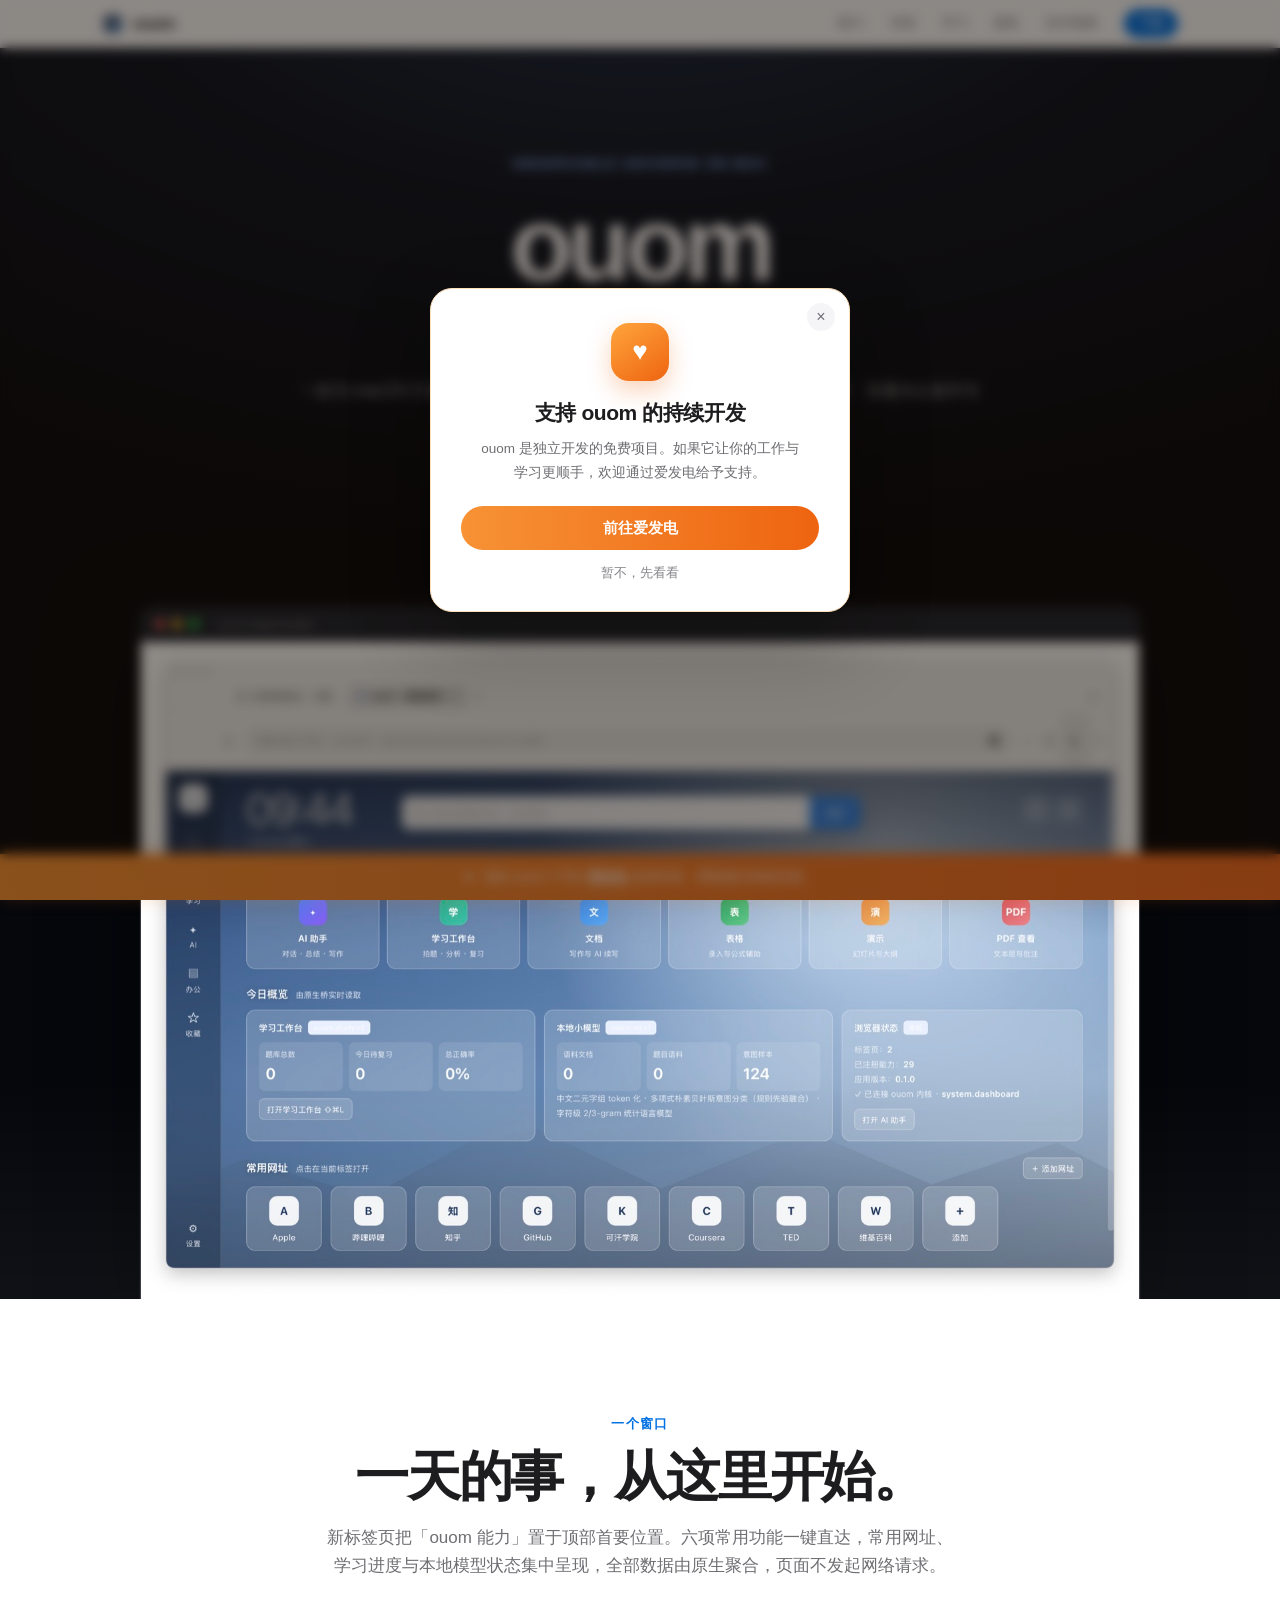
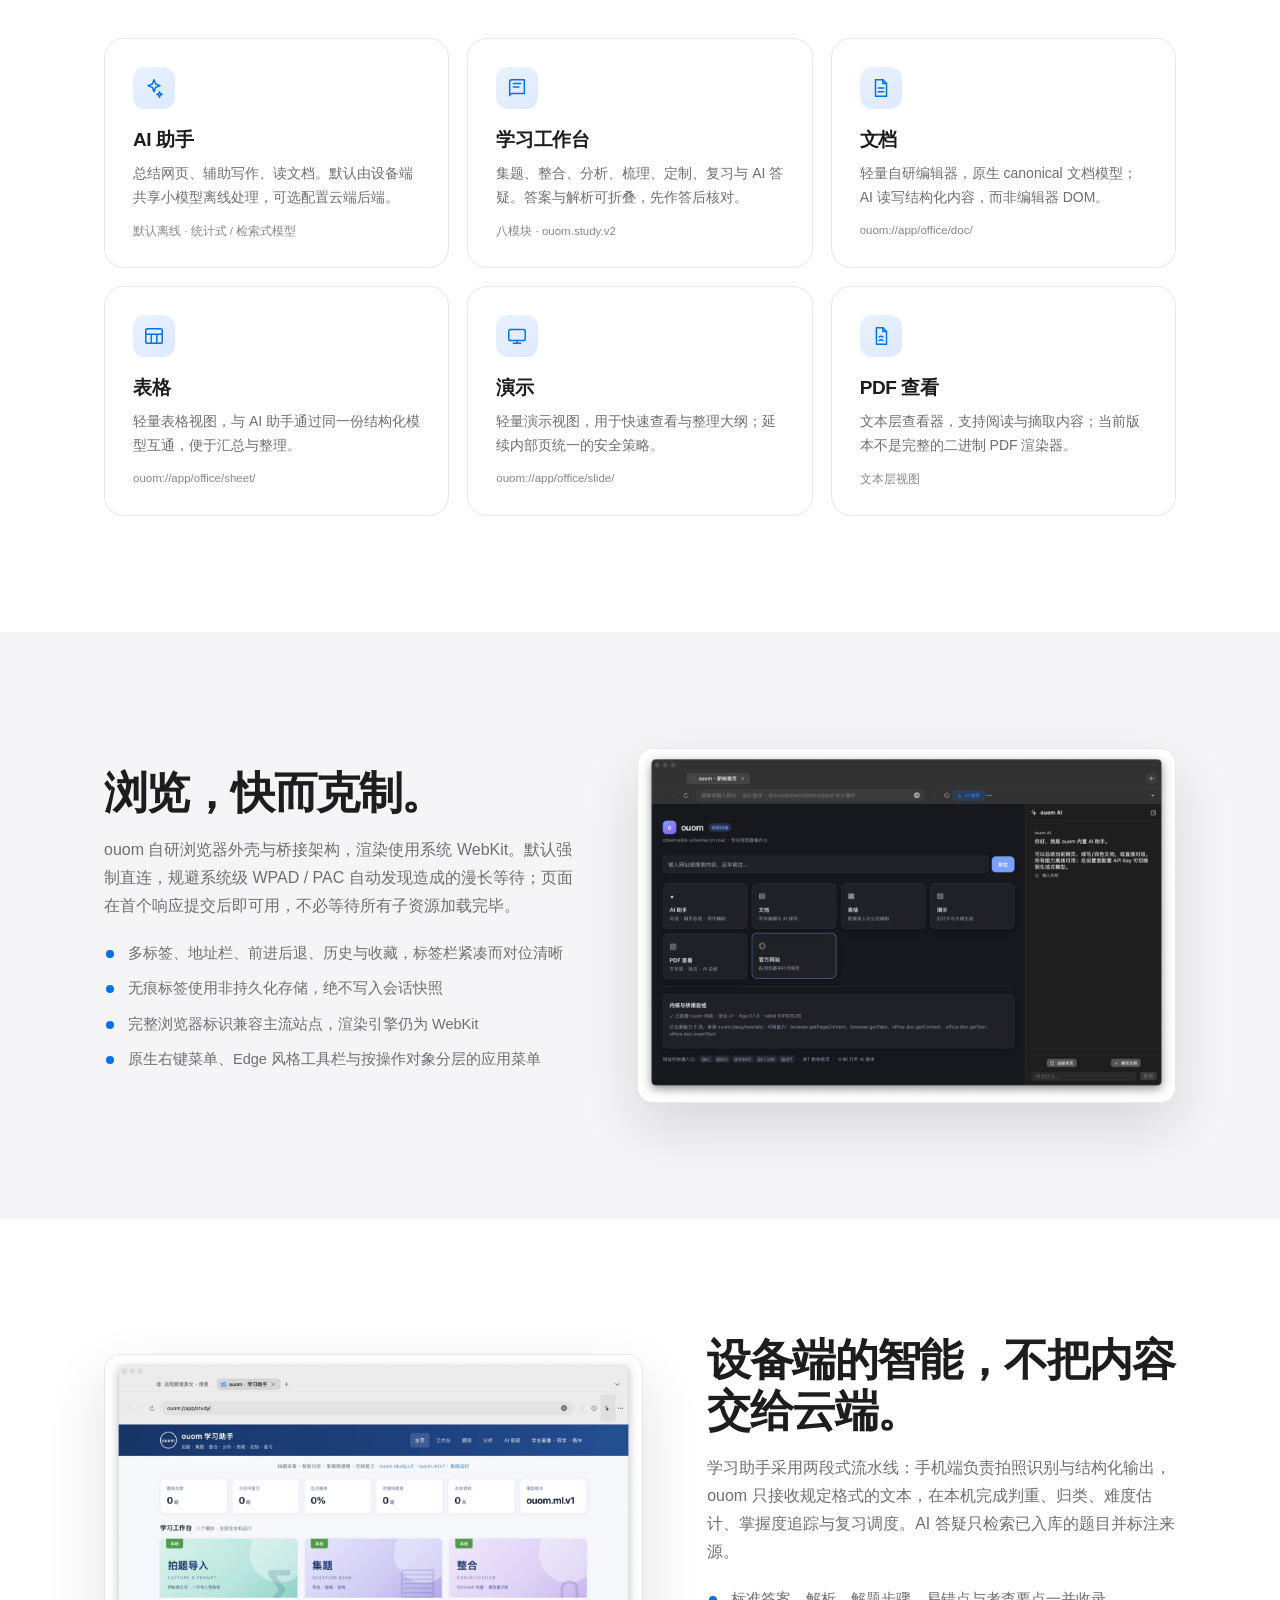
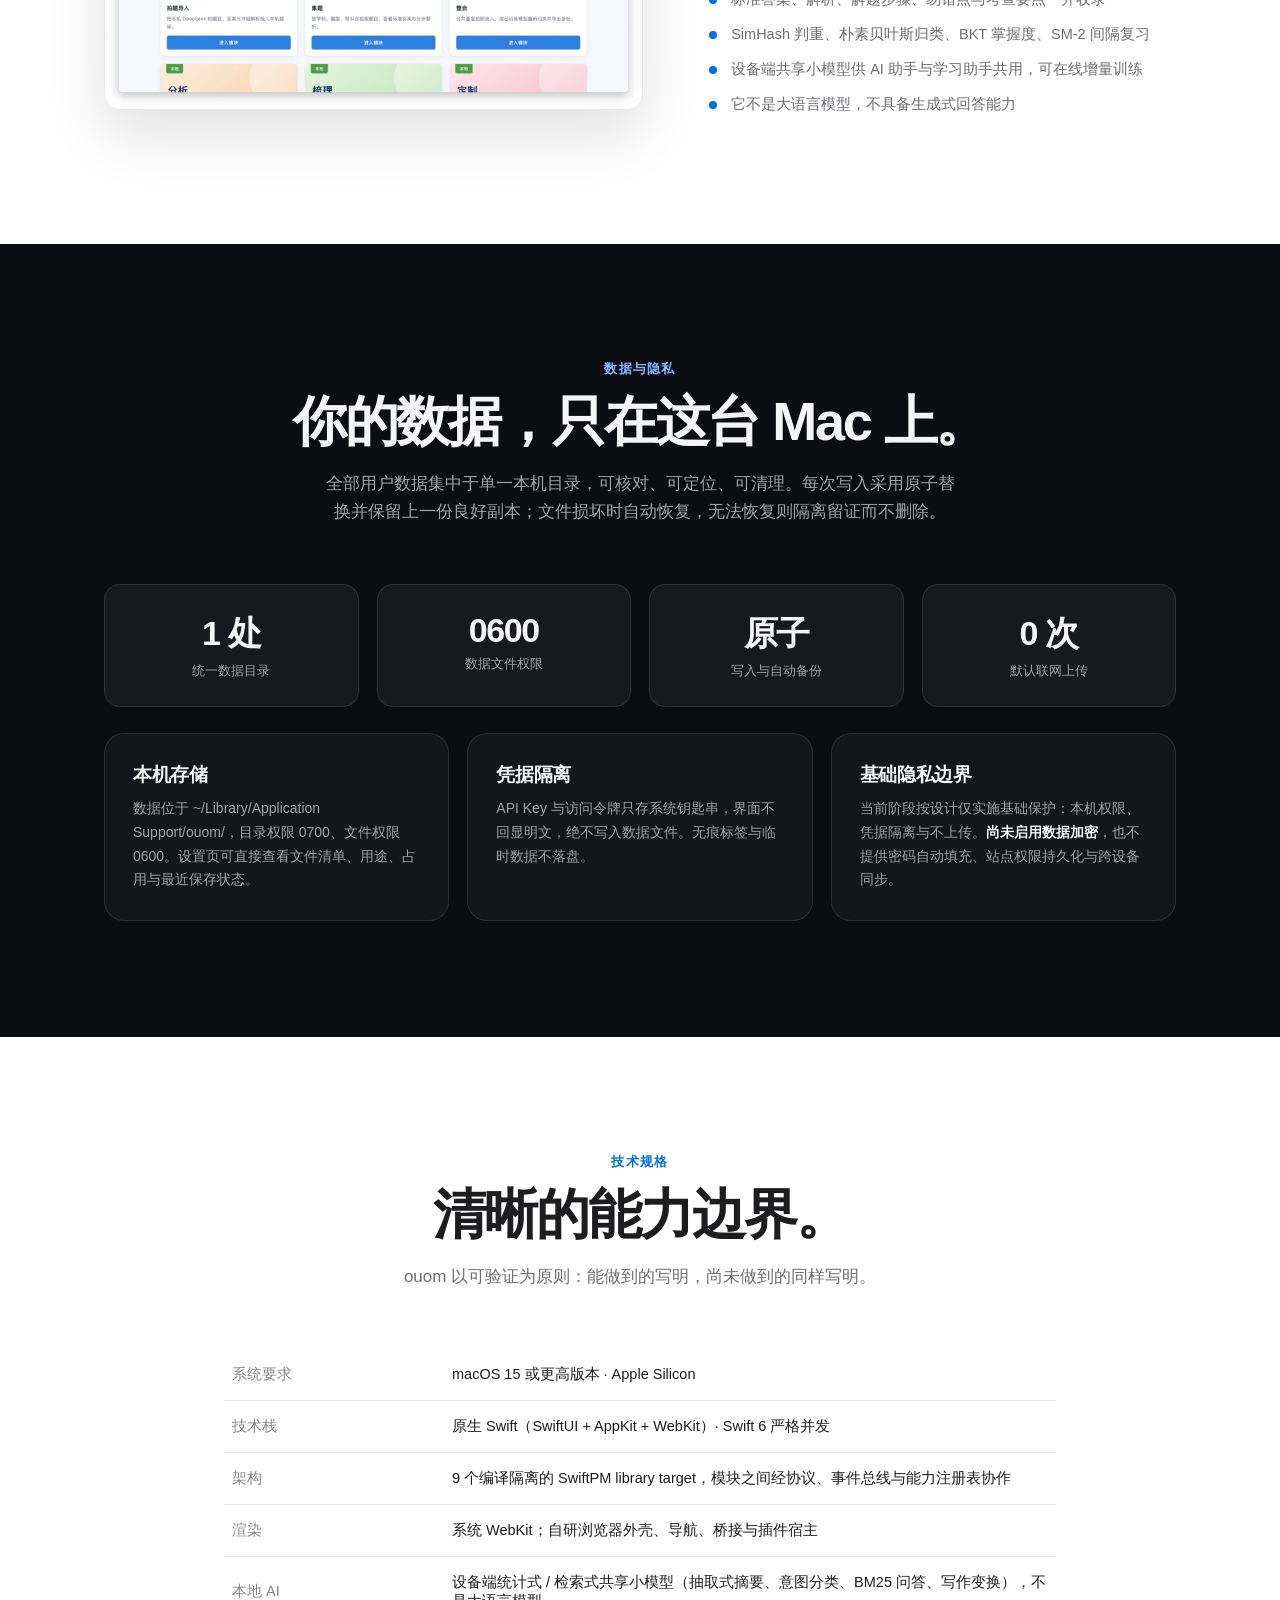
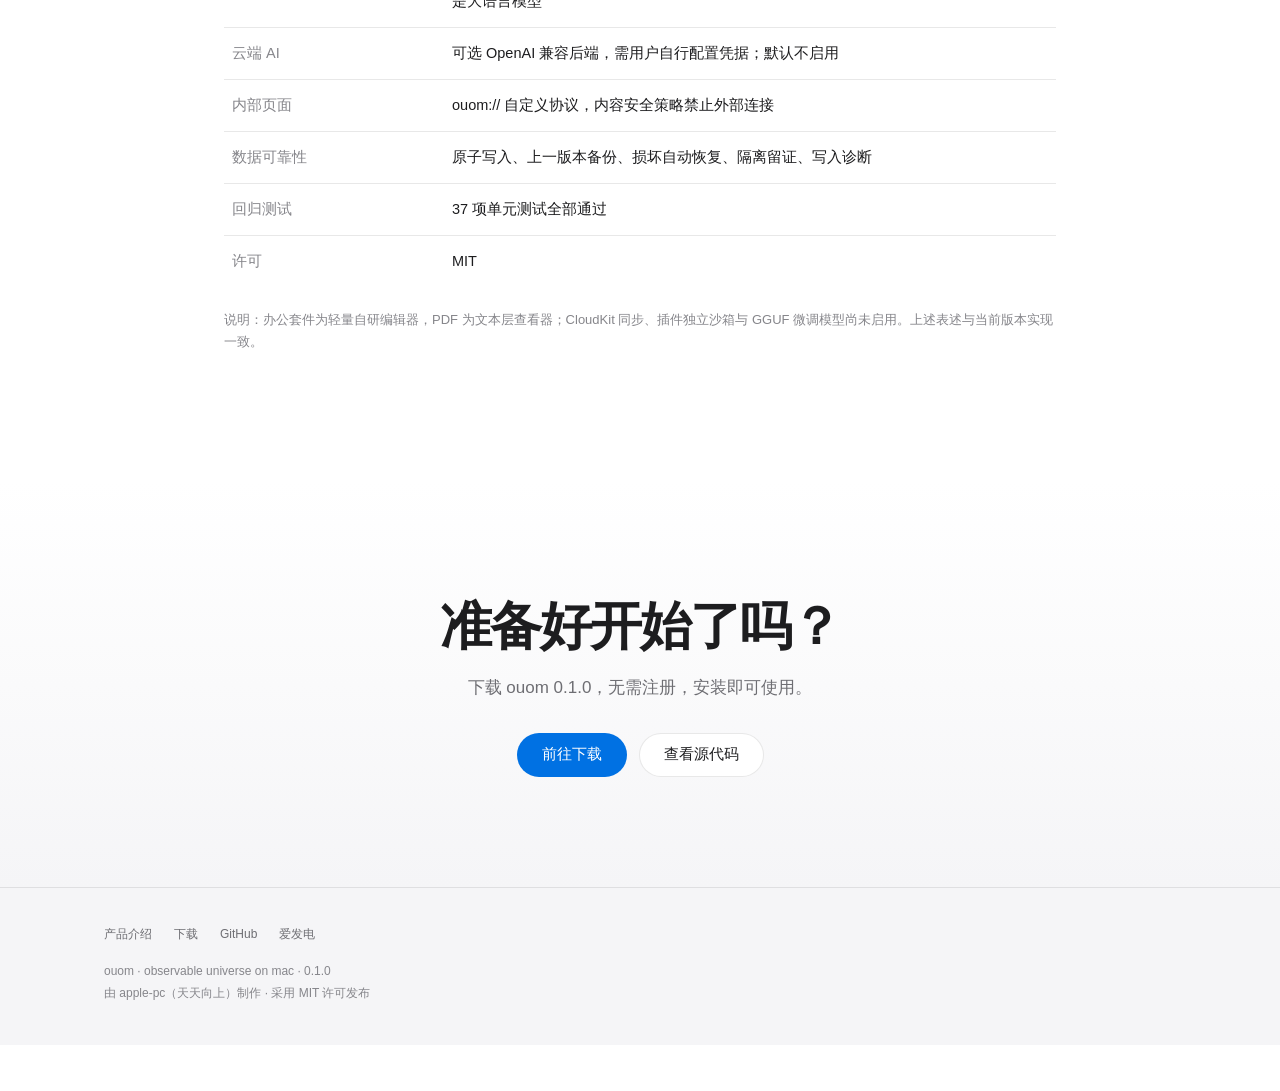
==== index.html @ b6b9ba92 "发布 ouom 产品介绍网站与下载页面" ====
<!DOCTYPE html>
<html lang="zh-CN">
<head>
<meta charset="utf-8">
<meta name="viewport" content="width=device-width, initial-scale=1, viewport-fit=cover">
<title>ouom — 把浏览器，还给工作与学习</title>
<meta name="description" content="ouom（observable universe on mac）是一款原生 macOS 浏览器，内置 AI 助手、轻量办公套件与面向学生的学习工作台。数据仅存本机，离线可用。">
<meta property="og:title" content="ouom — 把浏览器，还给工作与学习">
<meta property="og:description" content="原生 macOS 浏览器。AI 助手、办公套件、学习工作台，全部数据留在本机。">
<meta property="og:type" content="website">
<link rel="icon" href="assets/icon.png">
<link rel="stylesheet" href="assets/style.css">
</head>
<body>

<nav class="nav">
  <div class="nav-inner">
    <a class="brand" href="index.html"><img src="assets/icon.png" alt="ouom 图标">ouom</a>
    <div class="nav-links">
      <a href="#capabilities">能力</a>
      <a href="#browser">浏览</a>
      <a href="#study">学习</a>
      <a href="#privacy">隐私</a>
      <a href="#specs">技术规格</a>
      <a class="nav-cta" href="download/">下载</a>
    </div>
  </div>
</nav>

<header class="hero">
  <div class="wrap">
    <p class="eyebrow">observable universe on mac</p>
    <h1>ouom</h1>
    <p class="sub">把浏览器，还给工作与学习。</p>
    <p class="lede">一款为 macOS 打造的原生浏览器。以稳定的多标签浏览为底座，内置 AI 助手、轻量办公套件与面向学生的学习工作台。所有数据只保存在这台 Mac 上。</p>
    <div class="cta-row">
      <a class="btn btn-primary" href="download/">免费下载 ouom</a>
      <a class="btn btn-ghost" href="#capabilities">了解全部能力</a>
    </div>
    <p class="hero-meta">版本 0.1.0 · macOS 15 或更高版本 · Apple Silicon · 无需注册</p>

    <div class="device reveal">
      <div class="device-bar"><i></i><i></i><i></i><span>ouom://app/newtab/</span></div>
      <img src="assets/newtab.jpg" alt="ouom 新标签页门户：顶部 ouom 能力六宫格、实时时钟与学习 / 小模型 / 浏览器状态小组件">
    </div>
  </div>
</header>

<section class="section" id="capabilities">
  <div class="wrap">
    <div class="section-head reveal">
      <span class="kicker">一个窗口</span>
      <h2>一天的事，从这里开始。</h2>
      <p>新标签页把「ouom 能力」置于顶部首要位置。六项常用功能一键直达，常用网址、学习进度与本地模型状态集中呈现，全部数据由原生聚合，页面不发起网络请求。</p>
    </div>
    <div class="grid grid-3 reveal">
      <div class="card">
        <div class="badge"><svg viewBox="0 0 24 24" fill="none" stroke="currentColor" stroke-width="1.6" stroke-linecap="round" stroke-linejoin="round"><path d="M12 3l1.8 4.7L18.5 9.5l-4.7 1.8L12 16l-1.8-4.7L5.5 9.5l4.7-1.8L12 3z"/><path d="M18 16l.8 2.2L21 19l-2.2.8L18 22l-.8-2.2L15 19l2.2-.8L18 16z"/></svg></div>
        <h3>AI 助手</h3>
        <p>总结网页、辅助写作、读文档。默认由设备端共享小模型离线处理，可选配置云端后端。</p>
        <span class="tag">默认离线 · 统计式 / 检索式模型</span>
      </div>
      <div class="card">
        <div class="badge"><svg viewBox="0 0 24 24" fill="none" stroke="currentColor" stroke-width="1.6" stroke-linecap="round" stroke-linejoin="round"><path d="M4 5.5A2.5 2.5 0 016.5 3H20v15H6.5A2.5 2.5 0 004 20.5V5.5z"/><path d="M8 7h8M8 11h6"/></svg></div>
        <h3>学习工作台</h3>
        <p>集题、整合、分析、梳理、定制、复习与 AI 答疑。答案与解析可折叠，先作答后核对。</p>
        <span class="tag">八模块 · ouom.study.v2</span>
      </div>
      <div class="card">
        <div class="badge"><svg viewBox="0 0 24 24" fill="none" stroke="currentColor" stroke-width="1.6" stroke-linecap="round" stroke-linejoin="round"><path d="M6 3h8l4 4v14H6V3z"/><path d="M14 3v4h4M9 12h6M9 16h6"/></svg></div>
        <h3>文档</h3>
        <p>轻量自研编辑器，原生 canonical 文档模型；AI 读写结构化内容，而非编辑器 DOM。</p>
        <span class="tag">ouom://app/office/doc/</span>
      </div>
      <div class="card">
        <div class="badge"><svg viewBox="0 0 24 24" fill="none" stroke="currentColor" stroke-width="1.6" stroke-linecap="round" stroke-linejoin="round"><rect x="3" y="4" width="18" height="16" rx="2"/><path d="M3 10h18M9 10v10M15 10v10"/></svg></div>
        <h3>表格</h3>
        <p>轻量表格视图，与 AI 助手通过同一份结构化模型互通，便于汇总与整理。</p>
        <span class="tag">ouom://app/office/sheet/</span>
      </div>
      <div class="card">
        <div class="badge"><svg viewBox="0 0 24 24" fill="none" stroke="currentColor" stroke-width="1.6" stroke-linecap="round" stroke-linejoin="round"><rect x="3" y="5" width="18" height="12" rx="2"/><path d="M12 17v3M8 20h8"/></svg></div>
        <h3>演示</h3>
        <p>轻量演示视图，用于快速查看与整理大纲；延续内部页统一的安全策略。</p>
        <span class="tag">ouom://app/office/slide/</span>
      </div>
      <div class="card">
        <div class="badge"><svg viewBox="0 0 24 24" fill="none" stroke="currentColor" stroke-width="1.6" stroke-linecap="round" stroke-linejoin="round"><path d="M7 3h7l4 4v14H7V3z"/><path d="M14 3v4h4"/><path d="M10 13c1.2-1 2.8-1 4 0M10 17c1.2-1 2.8-1 4 0"/></svg></div>
        <h3>PDF 查看</h3>
        <p>文本层查看器，支持阅读与摘取内容；当前版本不是完整的二进制 PDF 渲染器。</p>
        <span class="tag">文本层视图</span>
      </div>
    </div>
  </div>
</section>

<section class="section gray" id="browser">
  <div class="wrap split reveal">
    <div>
      <h2>浏览，快而克制。</h2>
      <p>ouom 自研浏览器外壳与桥接架构，渲染使用系统 WebKit。默认强制直连，规避系统级 WPAD / PAC 自动发现造成的漫长等待；页面在首个响应提交后即可用，不必等待所有子资源加载完毕。</p>
      <ul class="list">
        <li>多标签、地址栏、前进后退、历史与收藏，标签栏紧凑而对位清晰</li>
        <li>无痕标签使用非持久化存储，绝不写入会话快照</li>
        <li>完整浏览器标识兼容主流站点，渲染引擎仍为 WebKit</li>
        <li>原生右键菜单、Edge 风格工具栏与按操作对象分层的应用菜单</li>
      </ul>
    </div>
    <div class="shot"><img src="assets/browser.jpg" alt="ouom 主窗口：紧凑标签栏、地址栏与网页内容区"></div>
  </div>
</section>

<section class="section" id="study">
  <div class="wrap split reverse reveal">
    <div class="shot"><img src="assets/study.jpg" alt="ouom 学习工作台：课程门户式首页与八个功能模块"></div>
    <div>
      <h2>设备端的智能，不把内容交给云端。</h2>
      <p>学习助手采用两段式流水线：手机端负责拍照识别与结构化输出，ouom 只接收规定格式的文本，在本机完成判重、归类、难度估计、掌握度追踪与复习调度。AI 答疑只检索已入库的题目并标注来源。</p>
      <ul class="list">
        <li>标准答案、解析、解题步骤、易错点与考查要点一并收录</li>
        <li>SimHash 判重、朴素贝叶斯归类、BKT 掌握度、SM-2 间隔复习</li>
        <li>设备端共享小模型供 AI 助手与学习助手共用，可在线增量训练</li>
        <li>它不是大语言模型，不具备生成式回答能力</li>
      </ul>
    </div>
  </div>
</section>

<section class="section dark" id="privacy">
  <div class="wrap">
    <div class="section-head reveal">
      <span class="kicker">数据与隐私</span>
      <h2>你的数据，只在这台 Mac 上。</h2>
      <p>全部用户数据集中于单一本机目录，可核对、可定位、可清理。每次写入采用原子替换并保留上一份良好副本；文件损坏时自动恢复，无法恢复则隔离留证而不删除。</p>
    </div>
    <div class="metrics reveal">
      <div class="metric"><strong>1 处</strong><span>统一数据目录</span></div>
      <div class="metric"><strong>0600</strong><span>数据文件权限</span></div>
      <div class="metric"><strong>原子</strong><span>写入与自动备份</span></div>
      <div class="metric"><strong>0 次</strong><span>默认联网上传</span></div>
    </div>
    <div class="grid grid-3 reveal" style="margin-top:26px">
      <div class="card" style="background:rgba(255,255,255,.04);border-color:rgba(255,255,255,.1)">
        <h3 style="color:#f5f5f7">本机存储</h3>
        <p style="color:#a1a1a8">数据位于 ~/Library/Application Support/ouom/，目录权限 0700、文件权限 0600。设置页可直接查看文件清单、用途、占用与最近保存状态。</p>
      </div>
      <div class="card" style="background:rgba(255,255,255,.04);border-color:rgba(255,255,255,.1)">
        <h3 style="color:#f5f5f7">凭据隔离</h3>
        <p style="color:#a1a1a8">API Key 与访问令牌只存系统钥匙串，界面不回显明文，绝不写入数据文件。无痕标签与临时数据不落盘。</p>
      </div>
      <div class="card" style="background:rgba(255,255,255,.04);border-color:rgba(255,255,255,.1)">
        <h3 style="color:#f5f5f7">基础隐私边界</h3>
        <p style="color:#a1a1a8">当前阶段按设计仅实施基础保护：本机权限、凭据隔离与不上传。<strong style="color:#f5f5f7">尚未启用数据加密</strong>，也不提供密码自动填充、站点权限持久化与跨设备同步。</p>
      </div>
    </div>
  </div>
</section>

<section class="section" id="specs">
  <div class="wrap" style="max-width:880px">
    <div class="section-head reveal">
      <span class="kicker">技术规格</span>
      <h2>清晰的能力边界。</h2>
      <p>ouom 以可验证为原则：能做到的写明，尚未做到的同样写明。</p>
    </div>
    <table class="spec reveal">
      <tr><th>系统要求</th><td>macOS 15 或更高版本 · Apple Silicon</td></tr>
      <tr><th>技术栈</th><td>原生 Swift（SwiftUI + AppKit + WebKit）· Swift 6 严格并发</td></tr>
      <tr><th>架构</th><td>9 个编译隔离的 SwiftPM library target，模块之间经协议、事件总线与能力注册表协作</td></tr>
      <tr><th>渲染</th><td>系统 WebKit；自研浏览器外壳、导航、桥接与插件宿主</td></tr>
      <tr><th>本地 AI</th><td>设备端统计式 / 检索式共享小模型（抽取式摘要、意图分类、BM25 问答、写作变换），不是大语言模型</td></tr>
      <tr><th>云端 AI</th><td>可选 OpenAI 兼容后端，需用户自行配置凭据；默认不启用</td></tr>
      <tr><th>内部页面</th><td>ouom:// 自定义协议，内容安全策略禁止外部连接</td></tr>
      <tr><th>数据可靠性</th><td>原子写入、上一版本备份、损坏自动恢复、隔离留证、写入诊断</td></tr>
      <tr><th>回归测试</th><td>37 项单元测试全部通过</td></tr>
      <tr><th>许可</th><td>MIT</td></tr>
    </table>
    <p class="note">说明：办公套件为轻量自研编辑器，PDF 为文本层查看器；CloudKit 同步、插件独立沙箱与 GGUF 微调模型尚未启用。上述表述与当前版本实现一致。</p>
  </div>
</section>

<section class="cta-section">
  <h2>准备好开始了吗？</h2>
  <p>下载 ouom 0.1.0，无需注册，安装即可使用。</p>
  <div class="cta-row">
    <a class="btn btn-primary" href="download/">前往下载</a>
    <a class="btn btn-outline" href="https://github.com/apple-PC/ouom">查看源代码</a>
  </div>
</section>

<footer class="footer">
  <div class="footer-inner">
    <div class="footer-links">
      <a href="index.html">产品介绍</a>
      <a href="download/">下载</a>
      <a href="https://github.com/apple-PC/ouom">GitHub</a>
      <a href="https://afdian.com/a/apple-pc">爱发电</a>
    </div>
    <div>ouom · observable universe on mac · 0.1.0</div>
    <div>由 apple-pc（天天向上）制作 · 采用 MIT 许可发布</div>
  </div>
</footer>

<!-- 爱发电 · 固定底部说明条 -->
<div class="afd-bar">
  <span class="heart">♥</span>
  <span>喜欢 ouom？可在 <a href="https://afdian.com/a/apple-pc" target="_blank" rel="noopener">爱发电</a> 支持作者，帮助我们持续完善。</span>
</div>

<!-- 爱发电 · 首次访问可关闭弹窗 -->
<div class="afd-overlay" id="afdOverlay" role="dialog" aria-modal="true" aria-label="支持 ouom">
  <div class="afd-card">
    <button class="close" type="button" aria-label="关闭" data-afd-dismiss>×</button>
    <div class="emblem">♥</div>
    <h3>支持 ouom 的持续开发</h3>
    <p>ouom 是独立开发的免费项目。如果它让你的工作与学习更顺手，欢迎通过爱发电给予支持。</p>
    <a class="afd-primary" href="https://afdian.com/a/apple-pc" target="_blank" rel="noopener" data-afd-dismiss style="line-height:44px">前往爱发电</a>
    <button class="afd-later" type="button" data-afd-dismiss>暂不，先看看</button>
  </div>
</div>

<script src="assets/site.js"></script>
</body>
</html>
---- assets/style.css ----
/* ouom 官网 · 视觉基线：大留白、精确字阶、克制的分层与动效 */

:root {
  --ink: #1d1d1f;
  --ink-2: #6e6e73;
  --ink-3: #86868b;
  --bg: #ffffff;
  --gray: #f5f5f7;
  --line: rgba(0, 0, 0, .09);
  --blue: #0071e3;
  --blue-dark: #0077ed;
  --orange: #f6821f;
  --orange-deep: #ea6a09;
  --radius: 20px;
  --max: 1120px;
}

* { box-sizing: border-box; }
html { scroll-behavior: smooth; }
body {
  margin: 0;
  padding-bottom: 46px;
  background: var(--bg);
  color: var(--ink);
  font-family: -apple-system, BlinkMacSystemFont, "SF Pro Display", "SF Pro Text",
               "Helvetica Neue", "PingFang SC", "Hiragino Sans GB", "Microsoft YaHei", sans-serif;
  -webkit-font-smoothing: antialiased;
  text-rendering: optimizeLegibility;
}
a { color: inherit; text-decoration: none; }
img { display: block; max-width: 100%; }
button { font: inherit; cursor: pointer; }

.wrap { max-width: var(--max); margin: 0 auto; padding: 0 24px; }
.mono { font-family: ui-monospace, SFMono-Regular, "SF Mono", Menlo, monospace; }

/* 顶部导航 */
.nav {
  position: sticky; top: 0; z-index: 50;
  height: 48px;
  background: rgba(250, 250, 252, .78);
  backdrop-filter: saturate(180%) blur(20px);
  -webkit-backdrop-filter: saturate(180%) blur(20px);
  border-bottom: 1px solid var(--line);
}
.nav-inner { max-width: var(--max); margin: 0 auto; padding: 0 22px; height: 100%;
  display: flex; align-items: center; gap: 28px; }
.brand { display: inline-flex; align-items: center; gap: 9px; font-weight: 600;
  font-size: 16px; letter-spacing: -.02em; }
.brand img { width: 22px; height: 22px; border-radius: 6px; }
.nav-links { display: flex; align-items: center; gap: 26px; margin-left: auto; }
.nav-links a { font-size: 12.5px; color: var(--ink-2); transition: color .2s; }
.nav-links a:hover { color: var(--ink); }
.nav-cta { font-size: 12.5px; color: #fff !important; background: var(--blue);
  padding: 6px 14px; border-radius: 999px; transition: background .2s, transform .2s; }
.nav-cta:hover { background: #0077ed; transform: translateY(-1px); }

/* Hero */
.hero {
  position: relative; overflow: hidden;
  background: radial-gradient(1200px 620px at 50% -10%, #1c2b46 0%, #0b1220 46%, #05070c 100%);
  color: #f5f5f7; text-align: center;
  padding: 108px 24px 0;
}
.hero::after {
  content: ""; position: absolute; inset: auto 0 0; height: 220px;
  background: linear-gradient(to bottom, transparent, rgba(255,255,255,.045)); pointer-events: none;
}
.eyebrow { font-size: 13px; font-weight: 600; letter-spacing: .12em; text-transform: uppercase;
  color: #8ab4ff; margin: 0 0 20px; }
.hero h1 { margin: 0; font-size: clamp(56px, 9vw, 104px); line-height: 1.03;
  font-weight: 600; letter-spacing: -.055em; }
.hero .sub { margin: 22px auto 0; max-width: 760px; font-size: clamp(21px, 2.5vw, 29px);
  line-height: 1.35; font-weight: 500; letter-spacing: -.02em; color: #e8e8ed; }
.hero .lede { margin: 18px auto 0; max-width: 680px; font-size: 16px; line-height: 1.7;
  color: #a1a1a8; }
.cta-row { display: flex; justify-content: center; flex-wrap: wrap; gap: 12px; margin-top: 34px; }
.btn { display: inline-flex; align-items: center; justify-content: center; gap: 8px;
  min-height: 44px; padding: 0 24px; border-radius: 999px; font-size: 15px; font-weight: 500;
  border: 1px solid transparent; transition: transform .2s ease, background .2s ease, box-shadow .2s ease; }
.btn:hover { transform: translateY(-2px); }
.btn-primary { background: var(--blue); color: #fff; }
.btn-primary:hover { background: var(--blue-dark); box-shadow: 0 10px 26px rgba(0,113,227,.3); }
.btn-ghost { color: #f5f5f7; border-color: rgba(255,255,255,.28); }
.btn-ghost:hover { background: rgba(255,255,255,.09); }
.btn-light { background: #fff; color: var(--ink); }
.btn-light:hover { box-shadow: 0 10px 26px rgba(0,0,0,.12); }
.btn-outline { border-color: var(--line); color: var(--ink); background: #fff; }
.btn-outline:hover { box-shadow: 0 8px 22px rgba(0,0,0,.08); }
.hero-meta { margin-top: 18px; font-size: 12.5px; color: #86868b; }

.device { position: relative; max-width: 1000px; margin: 62px auto 0;
  border-radius: 14px 14px 0 0; overflow: hidden;
  border: 1px solid rgba(255,255,255,.14); border-bottom: none;
  box-shadow: 0 30px 90px rgba(0,0,0,.55), 0 0 0 1px rgba(255,255,255,.04);
  background: #10141d; }
.device-bar { height: 34px; display: flex; align-items: center; gap: 7px; padding: 0 14px;
  background: #1c212c; border-bottom: 1px solid rgba(255,255,255,.07); }
.device-bar i { width: 10px; height: 10px; border-radius: 50%; background: #ff5f57; }
.device-bar i:nth-child(2) { background: #febc2e; }
.device-bar i:nth-child(3) { background: #28c840; }
.device-bar span { margin-left: 12px; font-size: 11px; color: #86868b; }
.device img { width: 100%; height: auto; }

/* 区块 */
.section { padding: 116px 0; }
.section.gray { background: var(--gray); }
.section.dark { background: #0b0d12; color: #f5f5f7; }
.section-head { max-width: 760px; margin: 0 auto 58px; text-align: center; }
.section-head .kicker { display: block; font-size: 13px; font-weight: 600;
  letter-spacing: .1em; text-transform: uppercase; color: var(--blue); margin-bottom: 14px; }
.section.dark .section-head .kicker { color: #8ab4ff; }
.section-head h2 { margin: 0; font-size: clamp(34px, 4.6vw, 54px); line-height: 1.1;
  font-weight: 600; letter-spacing: -.04em; }
.section-head p { margin: 18px auto 0; max-width: 640px; font-size: 17px; line-height: 1.65;
  color: var(--ink-2); }
.section.dark .section-head p { color: #a1a1a8; }

.grid { display: grid; gap: 18px; }
.grid-2 { grid-template-columns: repeat(2, minmax(0, 1fr)); }
.grid-3 { grid-template-columns: repeat(3, minmax(0, 1fr)); }
.grid-6 { grid-template-columns: repeat(3, minmax(0, 1fr)); }

.card { background: #fff; border: 1px solid var(--line); border-radius: var(--radius);
  padding: 28px; transition: transform .25s ease, box-shadow .25s ease; }
.card:hover { transform: translateY(-3px); box-shadow: 0 16px 40px rgba(0,0,0,.07); }
.card .badge { width: 42px; height: 42px; border-radius: 12px; display: grid; place-items: center;
  background: linear-gradient(145deg, #e9f2ff, #dce9ff); color: var(--blue); margin-bottom: 18px; }
.card .badge svg { width: 22px; height: 22px; }
.card h3 { margin: 0 0 9px; font-size: 19px; font-weight: 600; letter-spacing: -.02em; }
.card p { margin: 0; font-size: 14px; line-height: 1.7; color: var(--ink-2); }
.card .tag { display: inline-block; margin-top: 14px; font-size: 11.5px; color: var(--ink-3); }

.split { display: grid; grid-template-columns: 1fr 1.15fr; gap: 64px; align-items: center; }
.split.reverse { grid-template-columns: 1.15fr 1fr; }
.split h2 { font-size: clamp(30px, 3.6vw, 44px); line-height: 1.14; font-weight: 600;
  letter-spacing: -.035em; margin: 0 0 18px; }
.split p { font-size: 16px; line-height: 1.75; color: var(--ink-2); margin: 0 0 18px; }
.split .list { list-style: none; padding: 0; margin: 22px 0 0; }
.split .list li { position: relative; padding-left: 24px; margin-bottom: 12px;
  font-size: 14.5px; line-height: 1.6; color: var(--ink-2); }
.split .list li::before { content: ""; position: absolute; left: 2px; top: 8px;
  width: 8px; height: 8px; border-radius: 50%; background: var(--blue); }
.shot { border-radius: 16px; overflow: hidden; border: 1px solid var(--line);
  box-shadow: 0 24px 60px rgba(0,0,0,.12); background: #fff; }
.shot img { width: 100%; height: auto; }

/* 数字与规格 */
.metrics { display: grid; grid-template-columns: repeat(4, 1fr); gap: 18px; }
.metric { text-align: center; padding: 26px 12px; border-radius: 16px;
  background: rgba(255,255,255,.05); border: 1px solid rgba(255,255,255,.1); }
.metric strong { display: block; font-size: 34px; font-weight: 600; letter-spacing: -.04em; }
.metric span { display: block; margin-top: 6px; font-size: 12.5px; color: #a1a1a8; }

.spec { width: 100%; border-collapse: collapse; font-size: 14.5px; }
.spec tr { border-bottom: 1px solid var(--line); }
.spec tr:last-child { border-bottom: none; }
.spec th { width: 220px; text-align: left; padding: 16px 8px; font-weight: 500; color: var(--ink-3); }
.spec td { padding: 16px 8px; color: var(--ink); }

.note { margin-top: 22px; font-size: 13px; line-height: 1.7; color: var(--ink-3); }

/* 结尾 CTA */
.cta-section { padding: 110px 24px; text-align: center;
  background: linear-gradient(180deg, #fff, var(--gray)); }
.cta-section h2 { font-size: clamp(34px, 4.4vw, 52px); font-weight: 600;
  letter-spacing: -.04em; margin: 0 0 14px; }
.cta-section p { color: var(--ink-2); font-size: 17px; margin: 0 0 30px; }

/* 页脚 */
.footer { background: var(--gray); color: var(--ink-3); font-size: 12px; line-height: 1.8;
  border-top: 1px solid var(--line); }
.footer-inner { max-width: var(--max); margin: 0 auto; padding: 36px 24px 40px; }
.footer-links { display: flex; flex-wrap: wrap; gap: 22px; margin-bottom: 16px; }
.footer-links a { color: var(--ink-2); }
.footer-links a:hover { color: var(--blue); }

/* 下载页 */
.page-head { padding: 92px 24px 64px; text-align: center;
  background: linear-gradient(180deg, var(--gray), #fff); }
.page-head h1 { font-size: clamp(42px, 6vw, 68px); font-weight: 600;
  letter-spacing: -.05em; margin: 0 0 12px; }
.page-head p { color: var(--ink-2); font-size: 17px; margin: 0; }
.download-card { max-width: 760px; margin: -20px auto 0; position: relative;
  background: #fff; border: 1px solid var(--line); border-radius: 24px;
  box-shadow: 0 22px 60px rgba(0,0,0,.08); padding: 34px; }
.download-top { display: flex; align-items: center; gap: 18px; }
.download-top img { width: 72px; height: 72px; border-radius: 17px; }
.download-top h2 { margin: 0 0 4px; font-size: 23px; font-weight: 600; letter-spacing: -.02em; }
.download-top p { margin: 0; color: var(--ink-2); font-size: 13.5px; }
.download-meta { display: grid; grid-template-columns: repeat(3, 1fr); gap: 12px;
  margin: 26px 0; padding: 20px 0; border-top: 1px solid var(--line); border-bottom: 1px solid var(--line); }
.download-meta div span { display: block; font-size: 11.5px; color: var(--ink-3); margin-bottom: 5px; }
.download-meta div strong { font-size: 14px; font-weight: 500; }
.download-actions { display: flex; gap: 12px; flex-wrap: wrap; }
.sha { margin-top: 20px; padding: 13px 14px; border-radius: 10px; background: var(--gray);
  font-size: 11.5px; color: var(--ink-2); word-break: break-all; }
.sha b { color: var(--ink); font-weight: 600; }
.steps { counter-reset: step; display: grid; gap: 18px; margin-top: 30px; }
.step { display: flex; gap: 16px; align-items: flex-start; }
.step::before { counter-increment: step; content: counter(step); flex: 0 0 30px;
  height: 30px; border-radius: 50%; display: grid; place-items: center;
  background: var(--blue); color: #fff; font-size: 13px; font-weight: 600; }
.step h3 { margin: 3px 0 5px; font-size: 15.5px; font-weight: 600; }
.step p { margin: 0; font-size: 14px; line-height: 1.7; color: var(--ink-2); }
.callout { margin-top: 26px; padding: 18px 20px; border-radius: 14px;
  background: #fff8ef; border: 1px solid #f6dfc0; font-size: 13.5px; line-height: 1.75; color: #7a4a12; }
.callout strong { color: #5c3608; }
.code { display: block; margin-top: 20px; padding: 16px 18px; border-radius: 12px;
  background: #10141d; color: #d8e2f0; font-size: 12.5px; line-height: 1.9;
  overflow-x: auto; white-space: pre; }

/* 爱发电：固定底部说明条 */
.afd-bar { position: fixed; left: 0; right: 0; bottom: 0; z-index: 80; height: 46px;
  display: flex; align-items: center; justify-content: center; gap: 10px;
  background: linear-gradient(90deg, #f79235, #f26a21); color: #fff;
  font-size: 12.5px; letter-spacing: .01em;
  box-shadow: 0 -2px 18px rgba(234,106,9,.22); }
.afd-bar a { font-weight: 600; text-decoration: underline; text-underline-offset: 3px; }
.afd-bar .heart { font-size: 14px; }

/* 爱发电：首次弹窗 */
.afd-overlay { position: fixed; inset: 0; z-index: 100; display: none;
  align-items: center; justify-content: center; padding: 24px;
  background: rgba(20, 12, 4, .48); backdrop-filter: blur(6px); }
.afd-overlay.show { display: flex; }
.afd-card { position: relative; width: min(420px, 100%); background: #fff;
  border-radius: 22px; padding: 34px 30px 28px; text-align: center;
  box-shadow: 0 28px 80px rgba(0,0,0,.28); border: 1px solid #ffe0bb; }
.afd-card .close { position: absolute; top: 14px; right: 14px; width: 28px; height: 28px;
  border: none; border-radius: 50%; background: #f5f5f7; color: #6e6e73; font-size: 16px; line-height: 1; }
.afd-card .emblem { width: 58px; height: 58px; margin: 0 auto 18px; border-radius: 18px;
  display: grid; place-items: center; color: #fff; font-size: 26px; font-weight: 700;
  background: linear-gradient(145deg, #ffa53d, #ee6410); box-shadow: 0 10px 24px rgba(238,100,16,.28); }
.afd-card h3 { margin: 0 0 10px; font-size: 21px; font-weight: 600; letter-spacing: -.02em; }
.afd-card p { margin: 0 auto 22px; max-width: 320px; font-size: 13.5px; line-height: 1.75; color: var(--ink-2); }
.afd-card .afd-primary { display: block; width: 100%; min-height: 44px; border: none;
  border-radius: 999px; color: #fff; font-weight: 600; font-size: 14.5px;
  background: linear-gradient(90deg, #f79235, #ee6410); }
.afd-card .afd-later { display: block; margin: 14px auto 0; border: none; background: none;
  color: var(--ink-3); font-size: 12.5px; }

/* 入场动效 */
.reveal { opacity: 0; transform: translateY(18px);
  transition: opacity .7s cubic-bezier(.2,.7,.2,1), transform .7s cubic-bezier(.2,.7,.2,1); }
.reveal.visible { opacity: 1; transform: none; }
@media (prefers-reduced-motion: reduce) {
  .reveal { opacity: 1; transform: none; transition: none; }
  html { scroll-behavior: auto; }
}

@media (max-width: 900px) {
  .split, .split.reverse { grid-template-columns: 1fr; gap: 34px; }
  .grid-3, .grid-6 { grid-template-columns: repeat(2, minmax(0, 1fr)); }
  .metrics { grid-template-columns: repeat(2, 1fr); }
  .section { padding: 78px 0; }
}
@media (max-width: 620px) {
  .nav-links a:not(.nav-cta) { display: none; }
  .grid-3, .grid-6, .grid-2 { grid-template-columns: 1fr; }
  .download-meta { grid-template-columns: 1fr; }
  .hero { padding-top: 76px; }
  .device { margin-top: 44px; }
  .spec th { width: 110px; }
  .afd-bar { font-size: 11px; padding: 0 12px; text-align: center; }
}
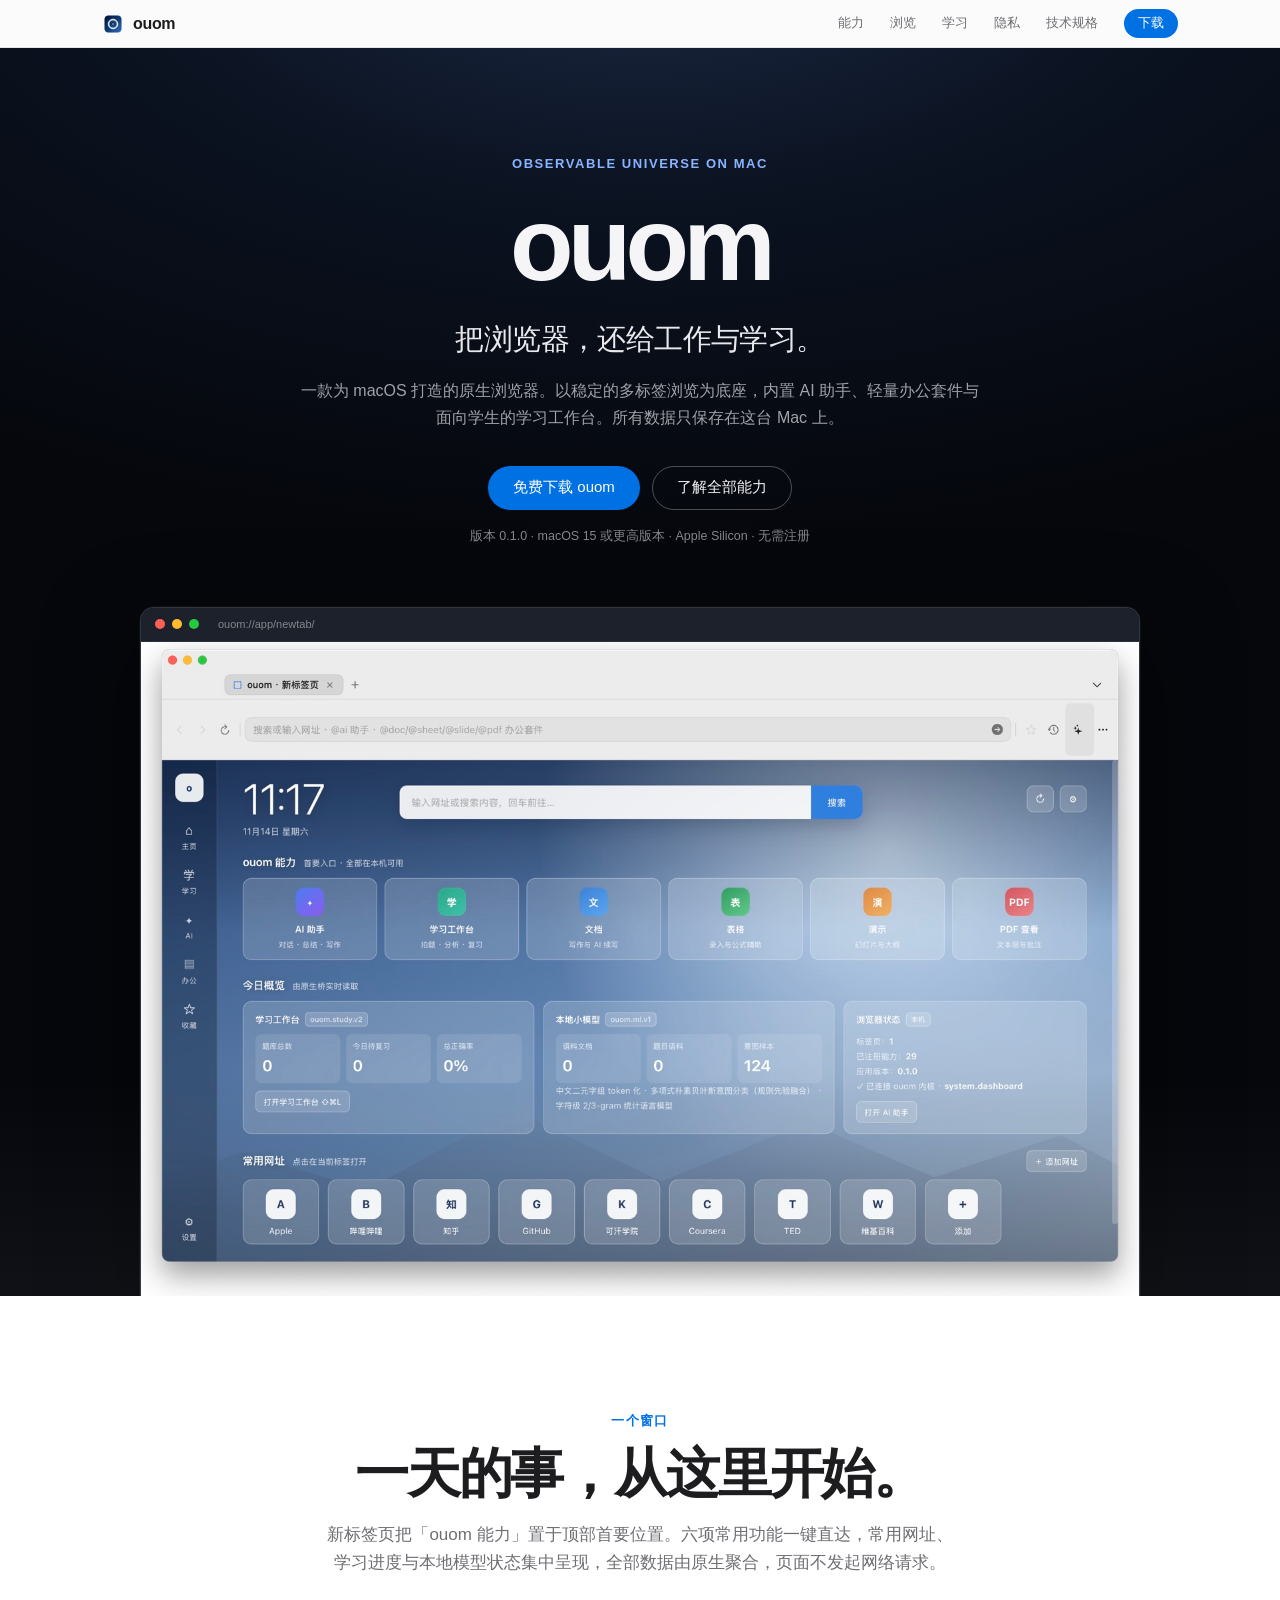
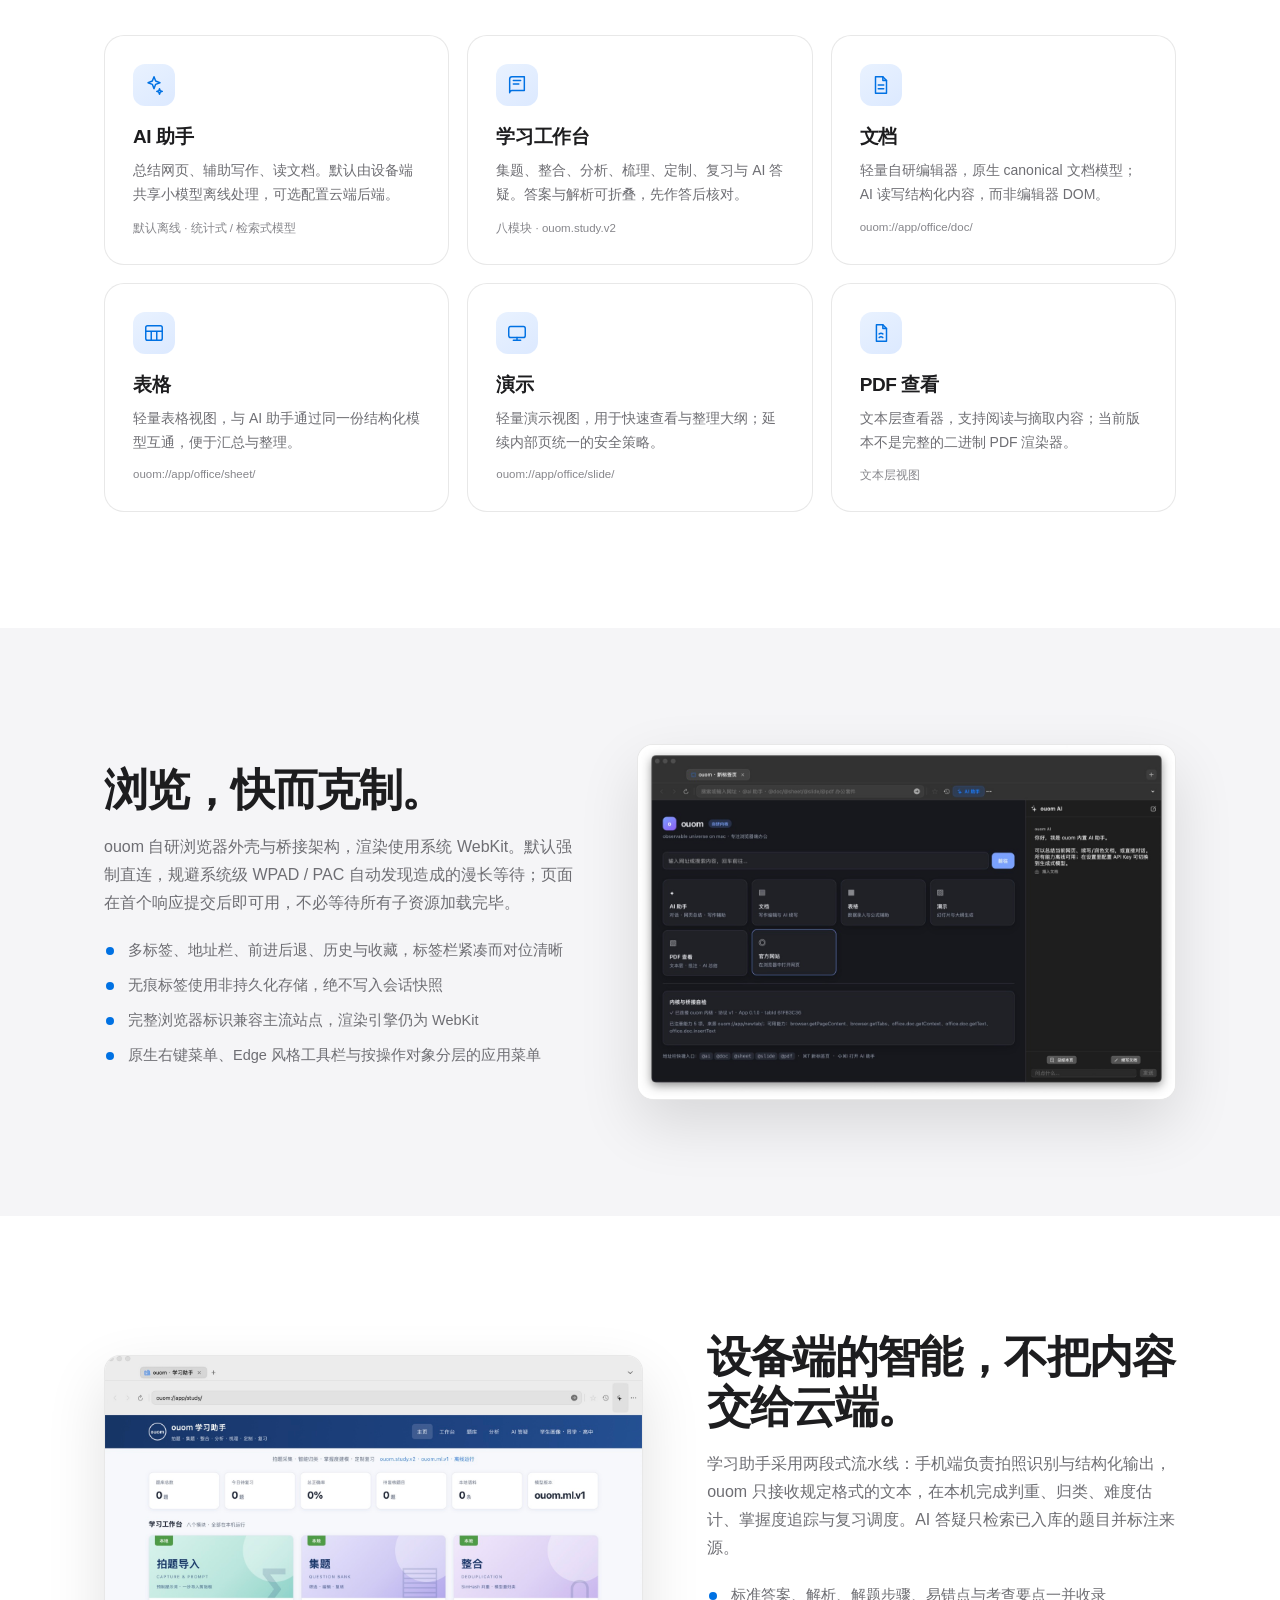
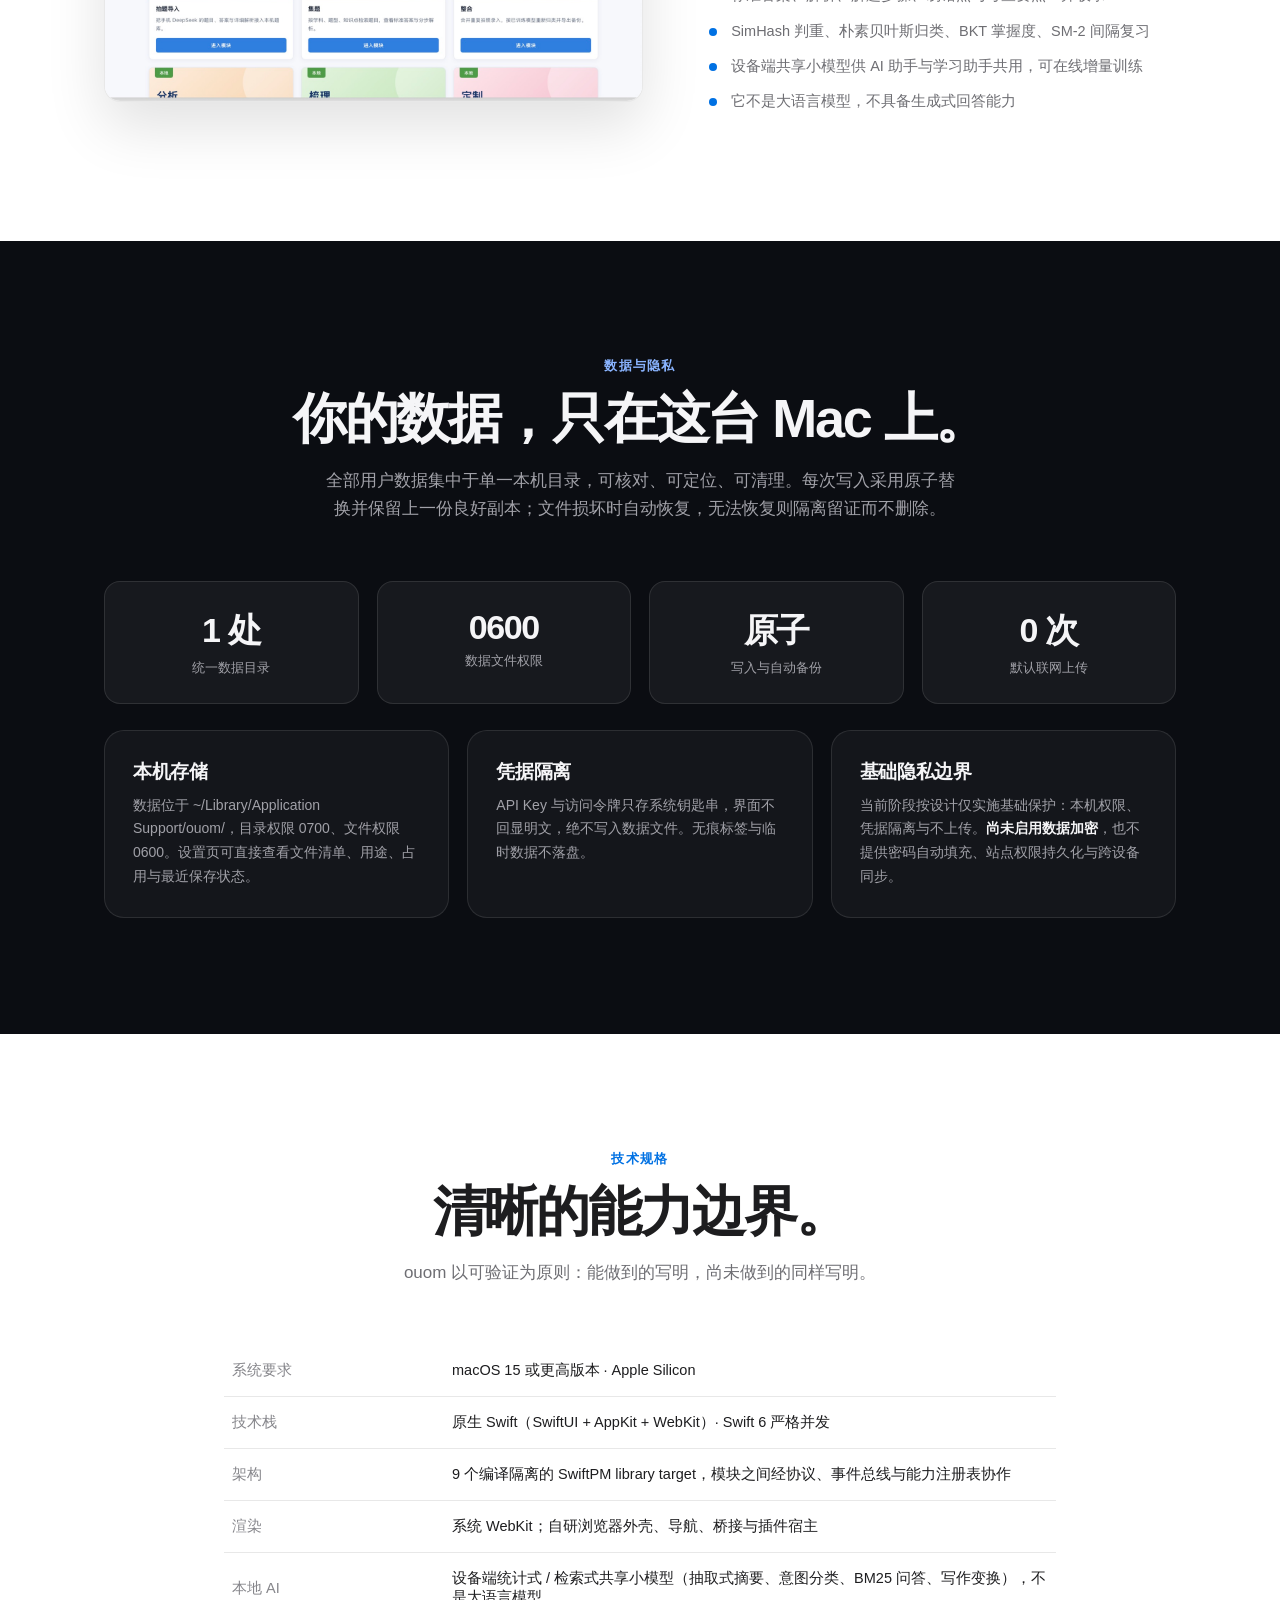
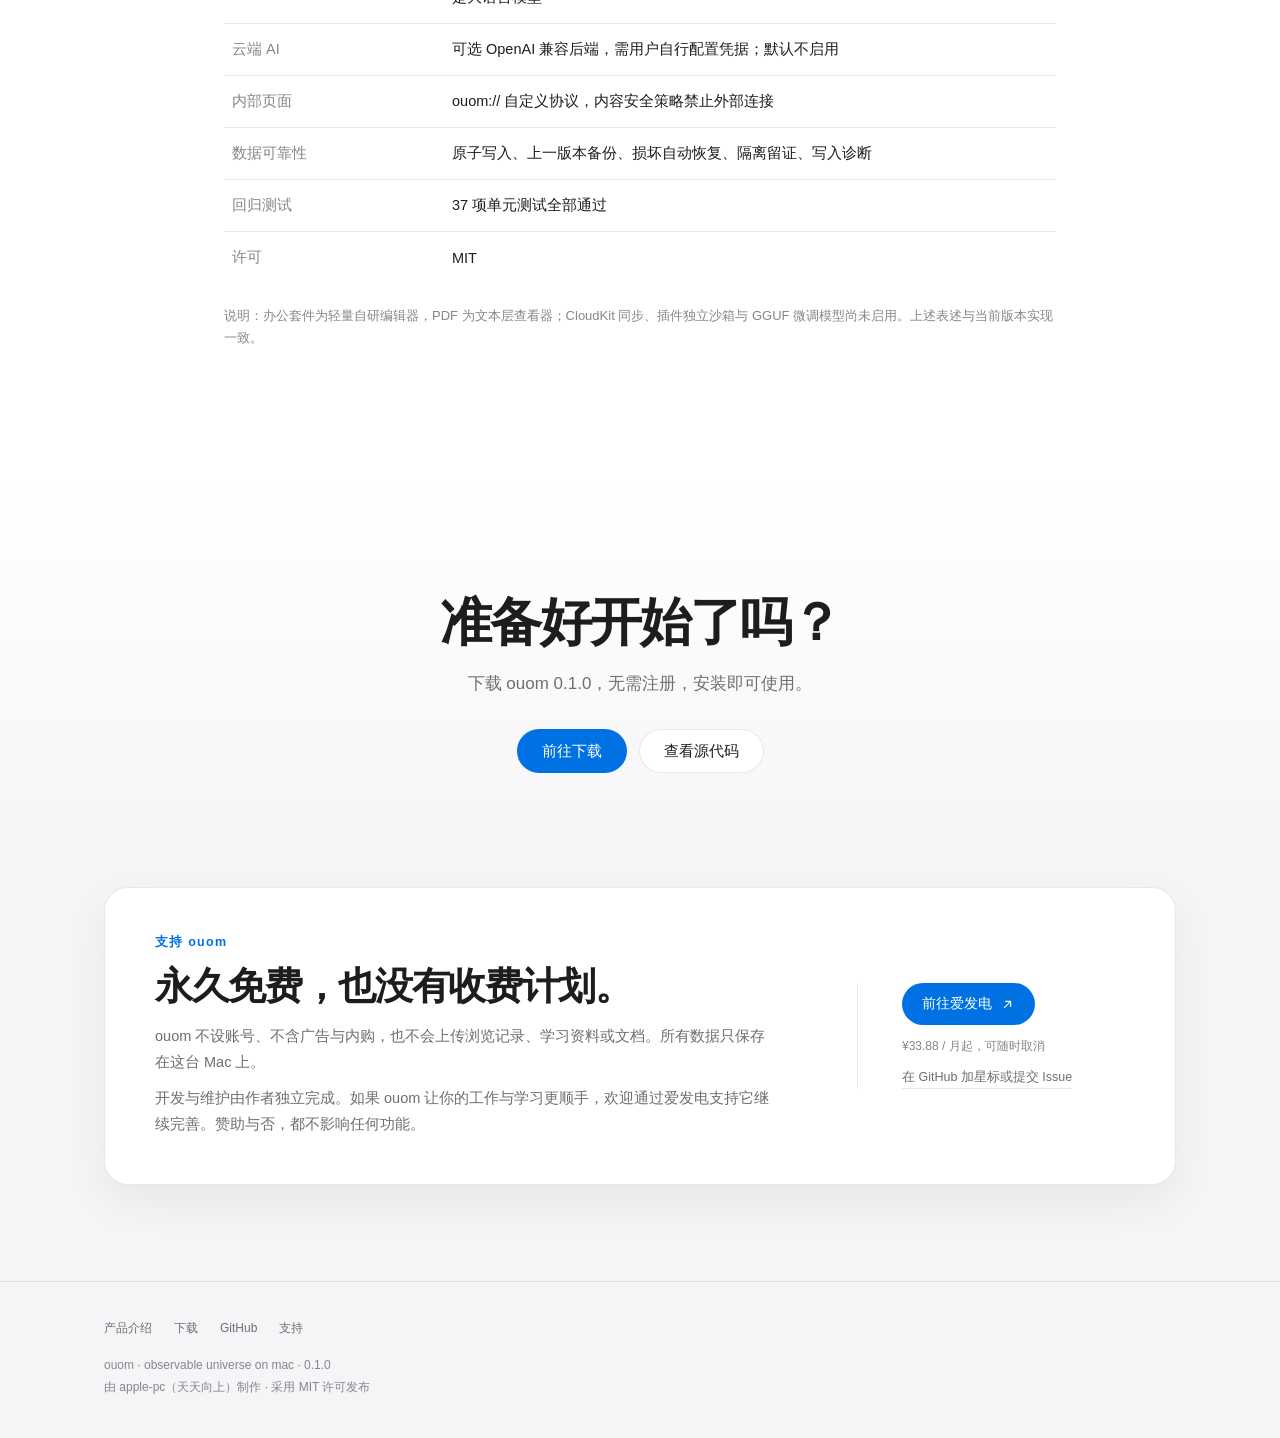
==== commit dcb357d9: "更新官网产品截图与支持板块" ====
--- a/index.html
+++ b/index.html
@@ -9,7 +9,7 @@
 <meta property="og:description" content="原生 macOS 浏览器。AI 助手、办公套件、学习工作台，全部数据留在本机。">
 <meta property="og:type" content="website">
 <link rel="icon" href="assets/icon.png">
-<link rel="stylesheet" href="assets/style.css">
+<link rel="stylesheet" href="assets/style.css?v=2">
 </head>
 <body>
 
@@ -188,37 +188,40 @@
   </div>
 </section>
 
+<section class="support" id="support">
+  <div class="wrap">
+    <div class="support-card reveal">
+      <div class="support-copy">
+        <span class="kicker">支持 ouom</span>
+        <h2>永久免费，也没有收费计划。</h2>
+        <p>ouom 不设账号、不含广告与内购，也不会上传浏览记录、学习资料或文档。所有数据只保存在这台 Mac 上。</p>
+        <p>开发与维护由作者独立完成。如果 ouom 让你的工作与学习更顺手，欢迎通过爱发电支持它继续完善。赞助与否，都不影响任何功能。</p>
+      </div>
+      <div class="support-action">
+        <a class="support-cta" href="https://afdian.com/a/apple-pc" target="_blank" rel="noopener">
+          前往爱发电
+          <svg viewBox="0 0 24 24" fill="none" stroke="currentColor" stroke-width="1.8" stroke-linecap="round" stroke-linejoin="round"><path d="M7 17 17 7M9 7h8v8"/></svg>
+        </a>
+        <span>¥33.88 / 月起，可随时取消</span>
+        <a class="support-alt" href="https://github.com/apple-PC/ouom">在 GitHub 加星标或提交 Issue</a>
+      </div>
+    </div>
+  </div>
+</section>
+
 <footer class="footer">
   <div class="footer-inner">
     <div class="footer-links">
       <a href="index.html">产品介绍</a>
       <a href="download/">下载</a>
       <a href="https://github.com/apple-PC/ouom">GitHub</a>
-      <a href="https://afdian.com/a/apple-pc">爱发电</a>
+      <a href="#support">支持</a>
     </div>
     <div>ouom · observable universe on mac · 0.1.0</div>
     <div>由 apple-pc（天天向上）制作 · 采用 MIT 许可发布</div>
   </div>
 </footer>
 
-<!-- 爱发电 · 固定底部说明条 -->
-<div class="afd-bar">
-  <span class="heart">♥</span>
-  <span>喜欢 ouom？可在 <a href="https://afdian.com/a/apple-pc" target="_blank" rel="noopener">爱发电</a> 支持作者，帮助我们持续完善。</span>
-</div>
-
-<!-- 爱发电 · 首次访问可关闭弹窗 -->
-<div class="afd-overlay" id="afdOverlay" role="dialog" aria-modal="true" aria-label="支持 ouom">
-  <div class="afd-card">
-    <button class="close" type="button" aria-label="关闭" data-afd-dismiss>×</button>
-    <div class="emblem">♥</div>
-    <h3>支持 ouom 的持续开发</h3>
-    <p>ouom 是独立开发的免费项目。如果它让你的工作与学习更顺手，欢迎通过爱发电给予支持。</p>
-    <a class="afd-primary" href="https://afdian.com/a/apple-pc" target="_blank" rel="noopener" data-afd-dismiss style="line-height:44px">前往爱发电</a>
-    <button class="afd-later" type="button" data-afd-dismiss>暂不，先看看</button>
-  </div>
-</div>
-
-<script src="assets/site.js"></script>
+<script src="assets/site.js?v=3"></script>
 </body>
 </html>
--- a/assets/style.css
+++ b/assets/style.css
@@ -19,7 +19,6 @@
 html { scroll-behavior: smooth; }
 body {
   margin: 0;
-  padding-bottom: 46px;
   background: var(--bg);
   color: var(--ink);
   font-family: -apple-system, BlinkMacSystemFont, "SF Pro Display", "SF Pro Text",
@@ -210,35 +209,38 @@
   background: #10141d; color: #d8e2f0; font-size: 12.5px; line-height: 1.9;
   overflow-x: auto; white-space: pre; }
 
-/* 爱发电：固定底部说明条 */
-.afd-bar { position: fixed; left: 0; right: 0; bottom: 0; z-index: 80; height: 46px;
-  display: flex; align-items: center; justify-content: center; gap: 10px;
-  background: linear-gradient(90deg, #f79235, #f26a21); color: #fff;
-  font-size: 12.5px; letter-spacing: .01em;
-  box-shadow: 0 -2px 18px rgba(234,106,9,.22); }
-.afd-bar a { font-weight: 600; text-decoration: underline; text-underline-offset: 3px; }
-.afd-bar .heart { font-size: 14px; }
-
-/* 爱发电：首次弹窗 */
-.afd-overlay { position: fixed; inset: 0; z-index: 100; display: none;
-  align-items: center; justify-content: center; padding: 24px;
-  background: rgba(20, 12, 4, .48); backdrop-filter: blur(6px); }
-.afd-overlay.show { display: flex; }
-.afd-card { position: relative; width: min(420px, 100%); background: #fff;
-  border-radius: 22px; padding: 34px 30px 28px; text-align: center;
-  box-shadow: 0 28px 80px rgba(0,0,0,.28); border: 1px solid #ffe0bb; }
-.afd-card .close { position: absolute; top: 14px; right: 14px; width: 28px; height: 28px;
-  border: none; border-radius: 50%; background: #f5f5f7; color: #6e6e73; font-size: 16px; line-height: 1; }
-.afd-card .emblem { width: 58px; height: 58px; margin: 0 auto 18px; border-radius: 18px;
-  display: grid; place-items: center; color: #fff; font-size: 26px; font-weight: 700;
-  background: linear-gradient(145deg, #ffa53d, #ee6410); box-shadow: 0 10px 24px rgba(238,100,16,.28); }
-.afd-card h3 { margin: 0 0 10px; font-size: 21px; font-weight: 600; letter-spacing: -.02em; }
-.afd-card p { margin: 0 auto 22px; max-width: 320px; font-size: 13.5px; line-height: 1.75; color: var(--ink-2); }
-.afd-card .afd-primary { display: block; width: 100%; min-height: 44px; border: none;
-  border-radius: 999px; color: #fff; font-weight: 600; font-size: 14.5px;
-  background: linear-gradient(90deg, #f79235, #ee6410); }
-.afd-card .afd-later { display: block; margin: 14px auto 0; border: none; background: none;
-  color: var(--ink-3); font-size: 12.5px; }
+/* 支持 ouom：页脚前的双栏卡片，替代底部说明条与首次弹窗 */
+.support { padding: 4px 0 96px; background: var(--gray); }
+.support-card { display: grid; grid-template-columns: minmax(0, 1fr) 268px;
+  gap: 56px; align-items: center; padding: 46px 50px;
+  background: #fff; border: 1px solid var(--line); border-radius: 24px;
+  box-shadow: 0 16px 44px rgba(0,0,0,.06); }
+.support-copy .kicker { display: block; font-size: 12.5px; font-weight: 600;
+  letter-spacing: .1em; color: var(--blue); margin-bottom: 14px; }
+.support-copy h2 { margin: 0 0 14px; font-size: clamp(27px, 3.2vw, 38px);
+  line-height: 1.15; font-weight: 600; letter-spacing: -.035em; }
+.support-copy p { margin: 0 0 10px; max-width: 620px; color: var(--ink-2);
+  font-size: 14.5px; line-height: 1.8; }
+.support-copy p:last-child { margin-bottom: 0; }
+.support-action { display: flex; flex-direction: column; align-items: flex-start;
+  gap: 12px; padding-left: 44px; border-left: 1px solid var(--line); }
+.support-cta { display: inline-flex; align-items: center; gap: 8px; min-height: 42px;
+  padding: 0 20px; border-radius: 999px; background: var(--blue); color: #fff;
+  font-size: 14px; font-weight: 500;
+  transition: background .2s, transform .2s, box-shadow .2s; }
+.support-cta:hover { background: var(--blue-dark); transform: translateY(-1px);
+  box-shadow: 0 10px 24px rgba(0,113,227,.26); }
+.support-cta svg { width: 15px; height: 15px; }
+.support-action span { font-size: 12px; color: var(--ink-3); line-height: 1.6; }
+.support-alt { font-size: 12.5px; color: var(--ink-2); padding-bottom: 2px;
+  border-bottom: 1px solid var(--line); transition: color .2s, border-color .2s; }
+.support-alt:hover { color: var(--blue); border-color: var(--blue); }
+@media (max-width: 800px) {
+  .support { padding-bottom: 72px; }
+  .support-card { grid-template-columns: 1fr; gap: 28px; padding: 34px 28px; }
+  .support-action { padding-left: 0; padding-top: 24px;
+    border-left: 0; border-top: 1px solid var(--line); }
+}
 
 /* 入场动效 */
 .reveal { opacity: 0; transform: translateY(18px);
@@ -262,5 +264,4 @@
   .hero { padding-top: 76px; }
   .device { margin-top: 44px; }
   .spec th { width: 110px; }
-  .afd-bar { font-size: 11px; padding: 0 12px; text-align: center; }
-}
+}
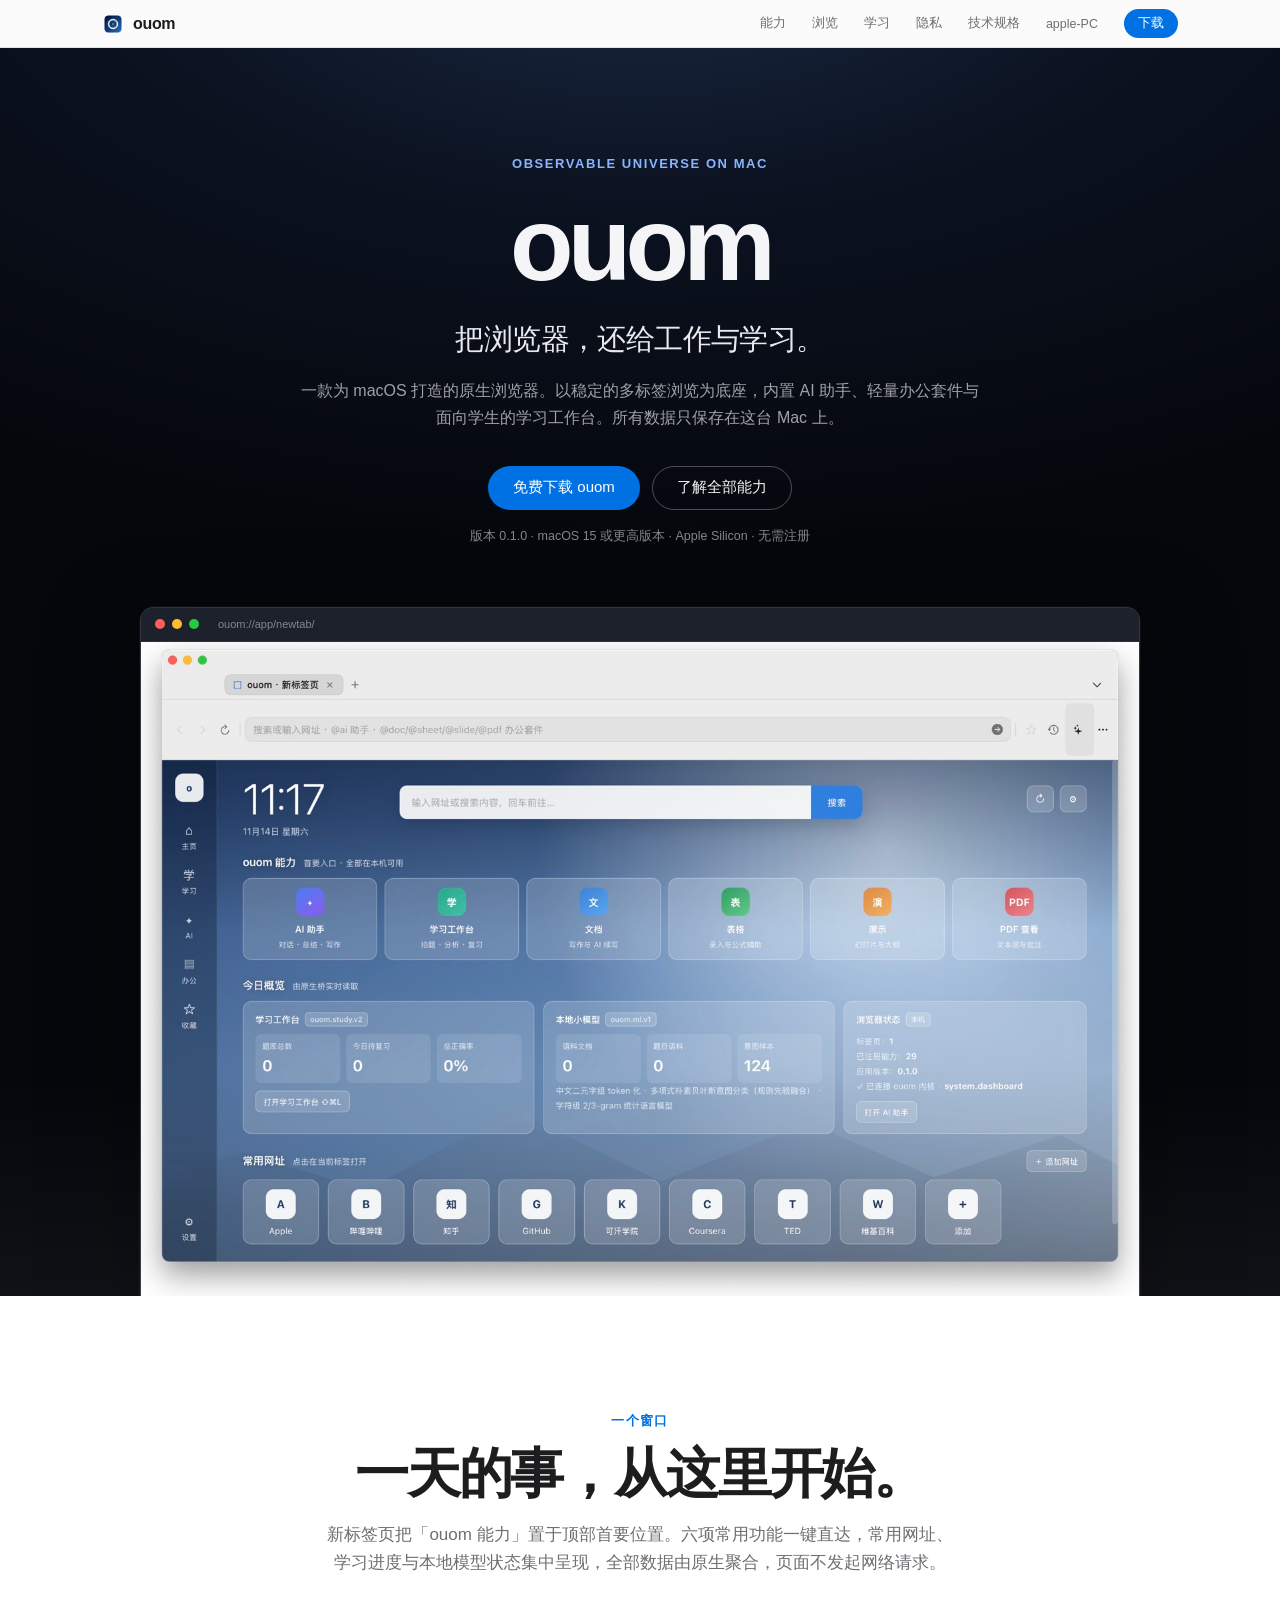
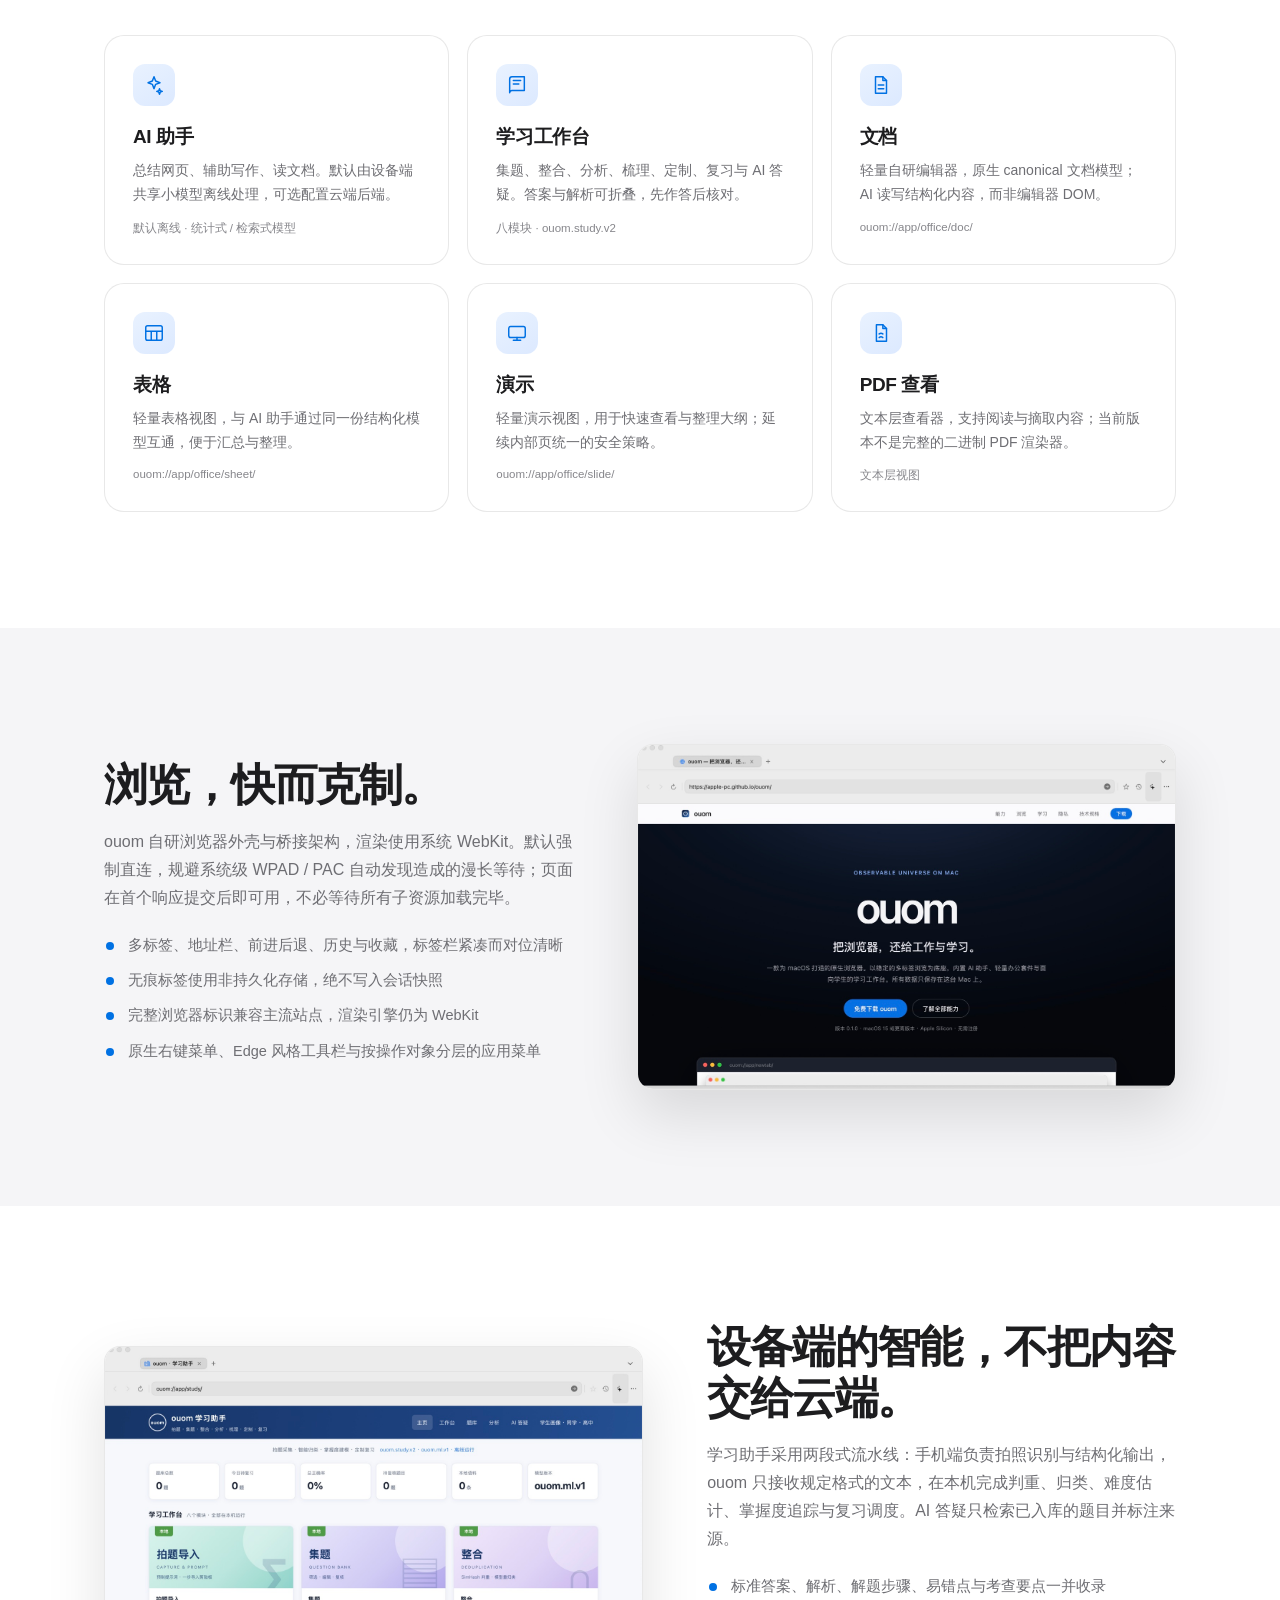
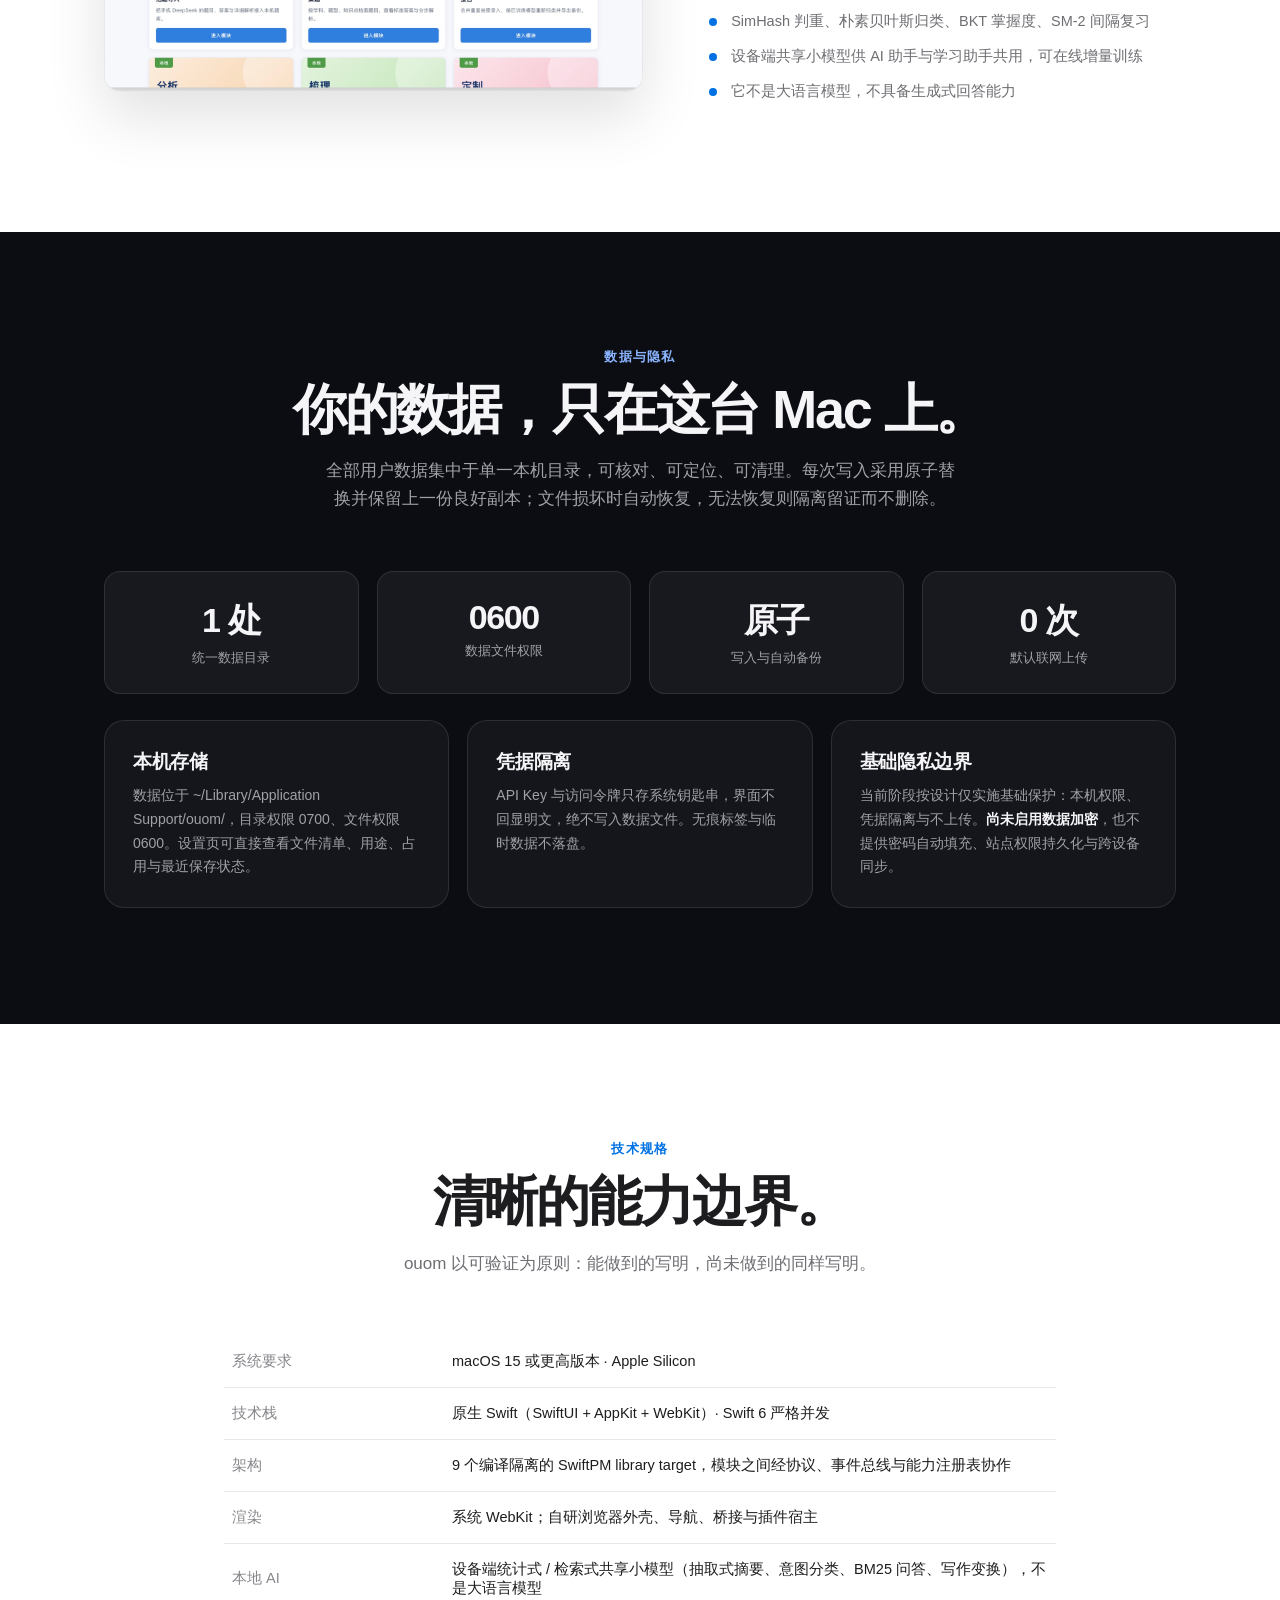
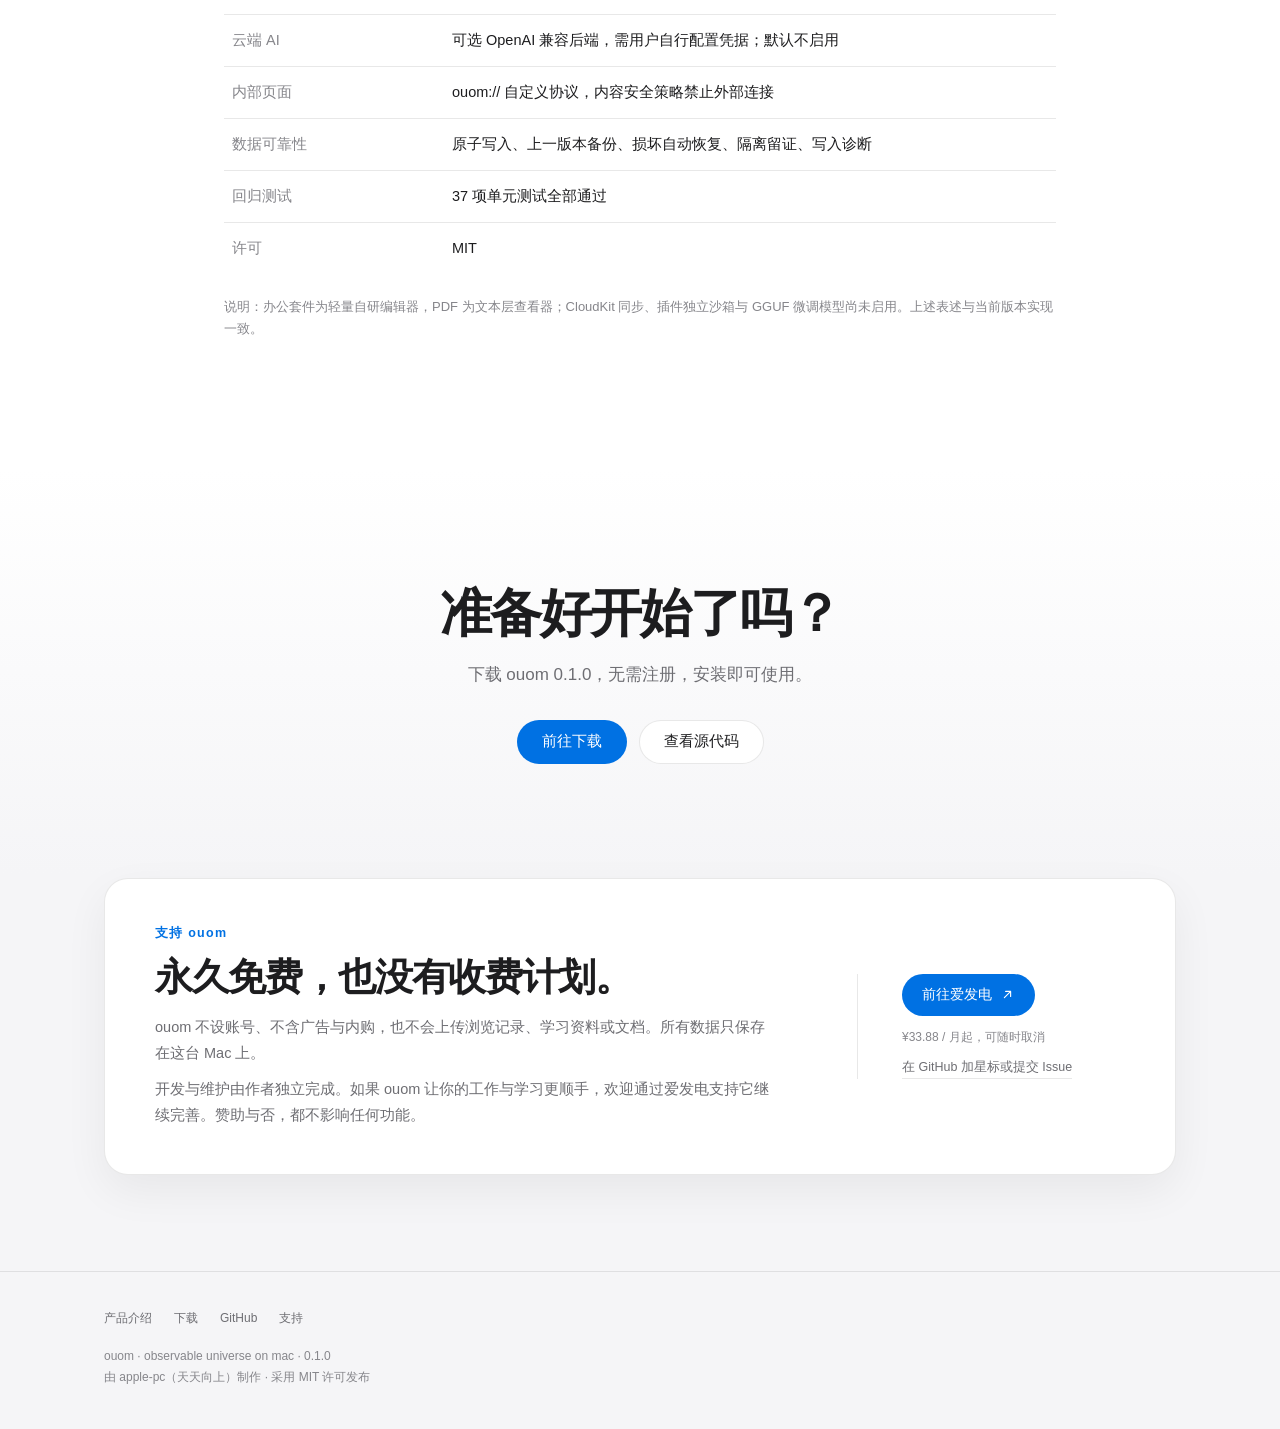
==== commit e4d929e3: "导航增加 apple-PC 官网入口" ====
--- a/index.html
+++ b/index.html
@@ -22,6 +22,7 @@
       <a href="#study">学习</a>
       <a href="#privacy">隐私</a>
       <a href="#specs">技术规格</a>
+      <a href="https://apple-pc.github.io/home/">apple-PC</a>
       <a class="nav-cta" href="download/">下载</a>
     </div>
   </div>
